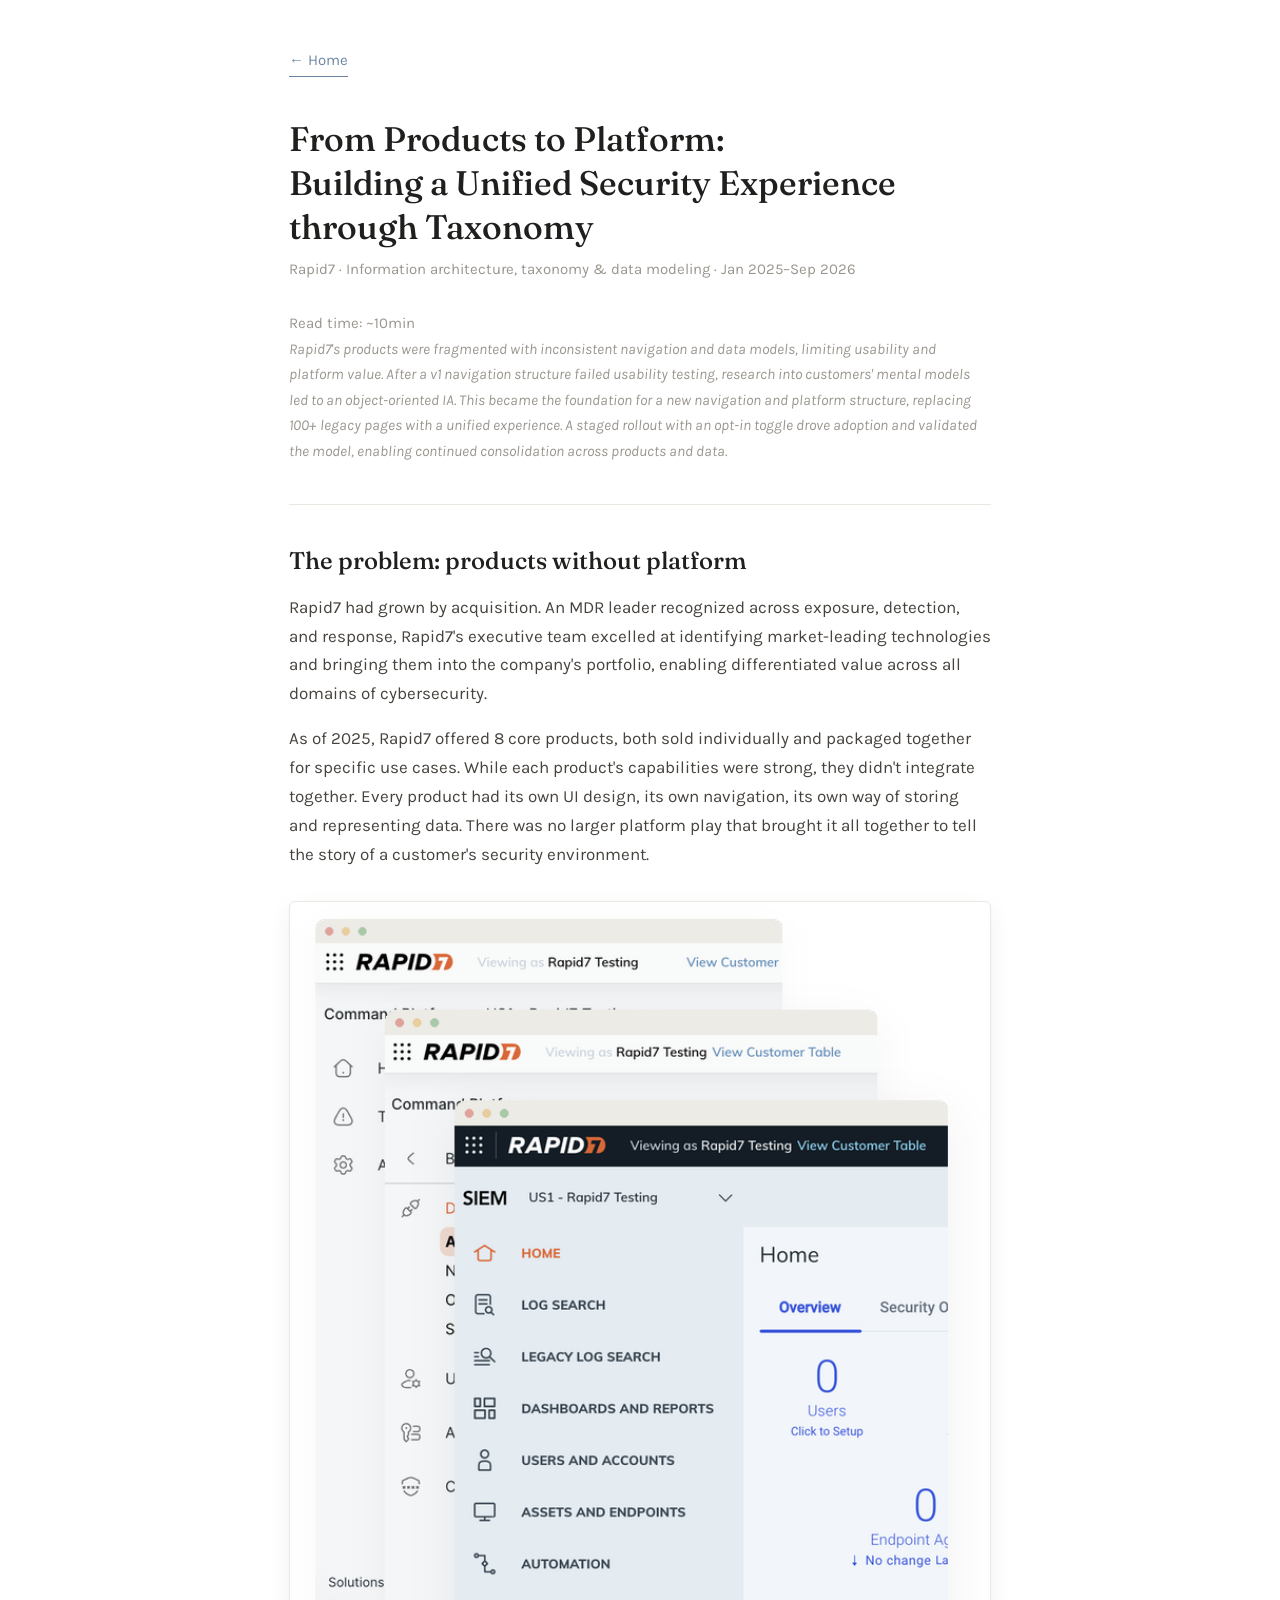
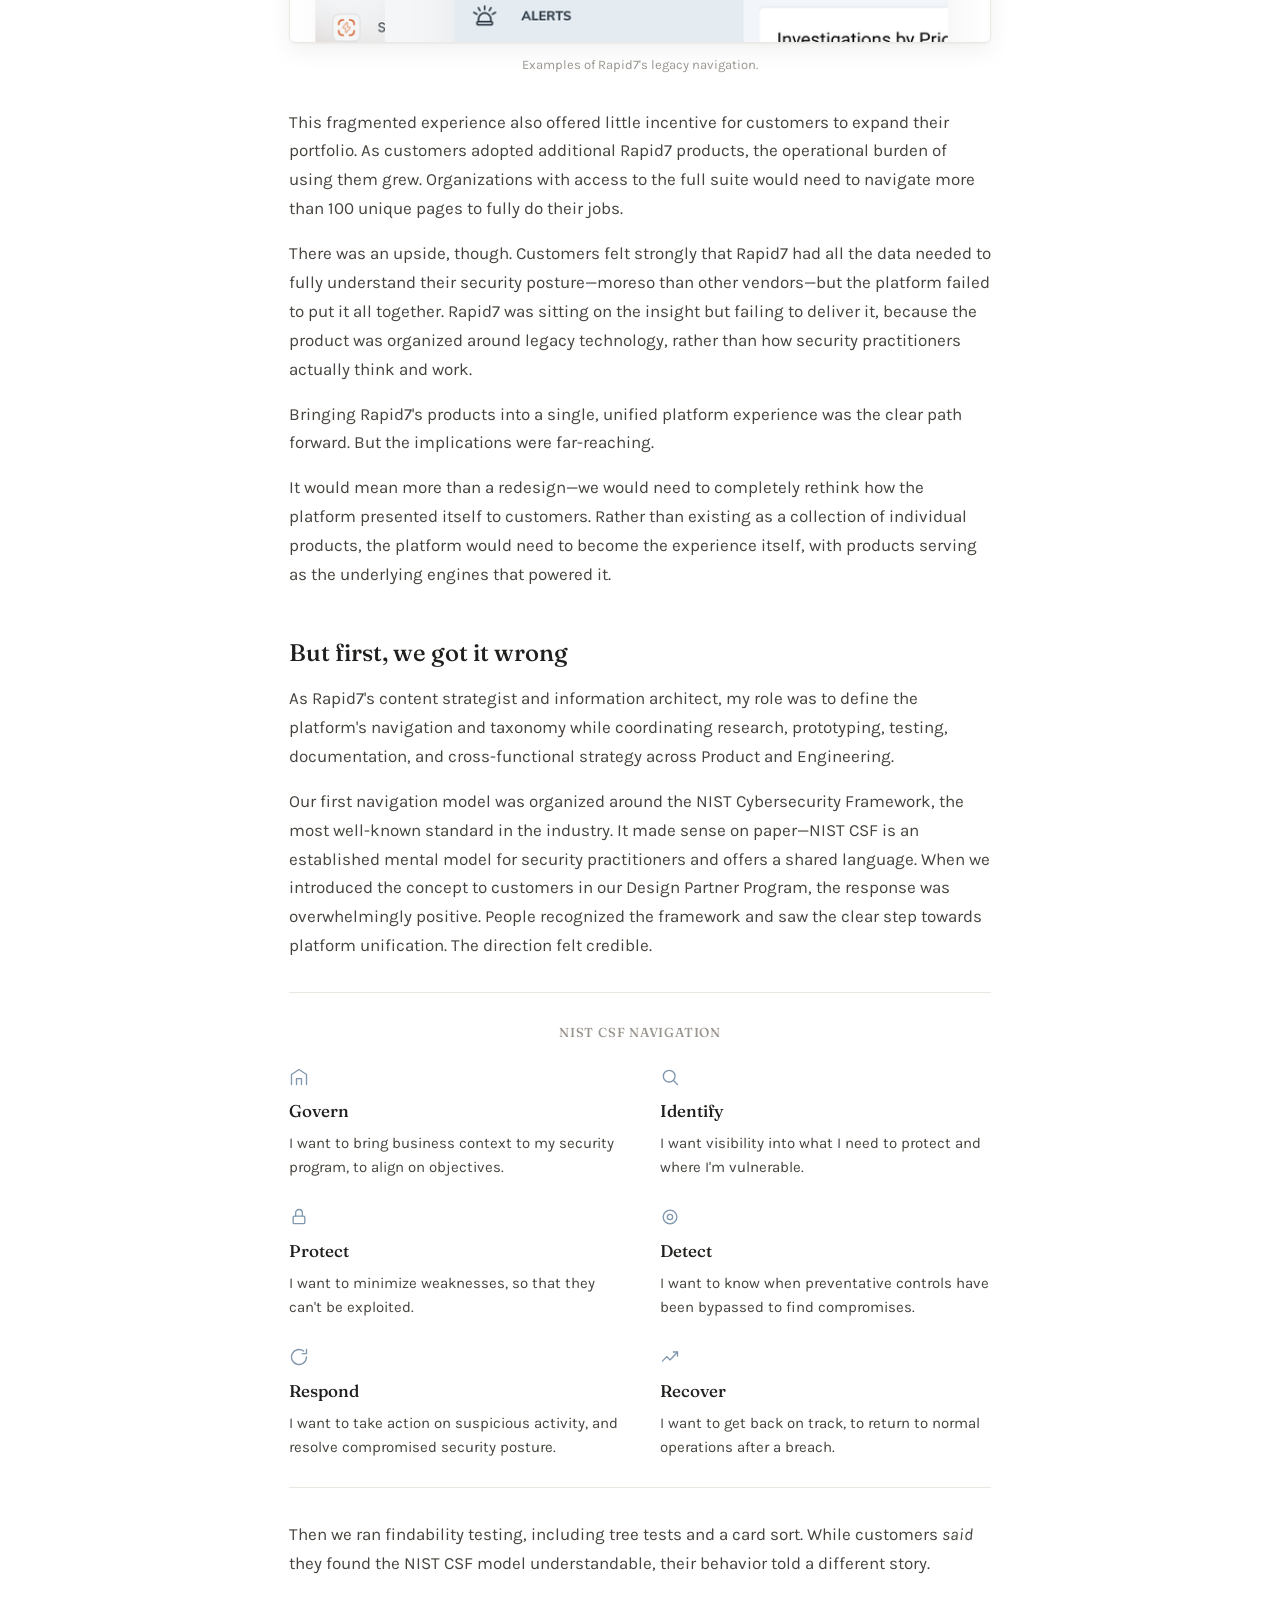
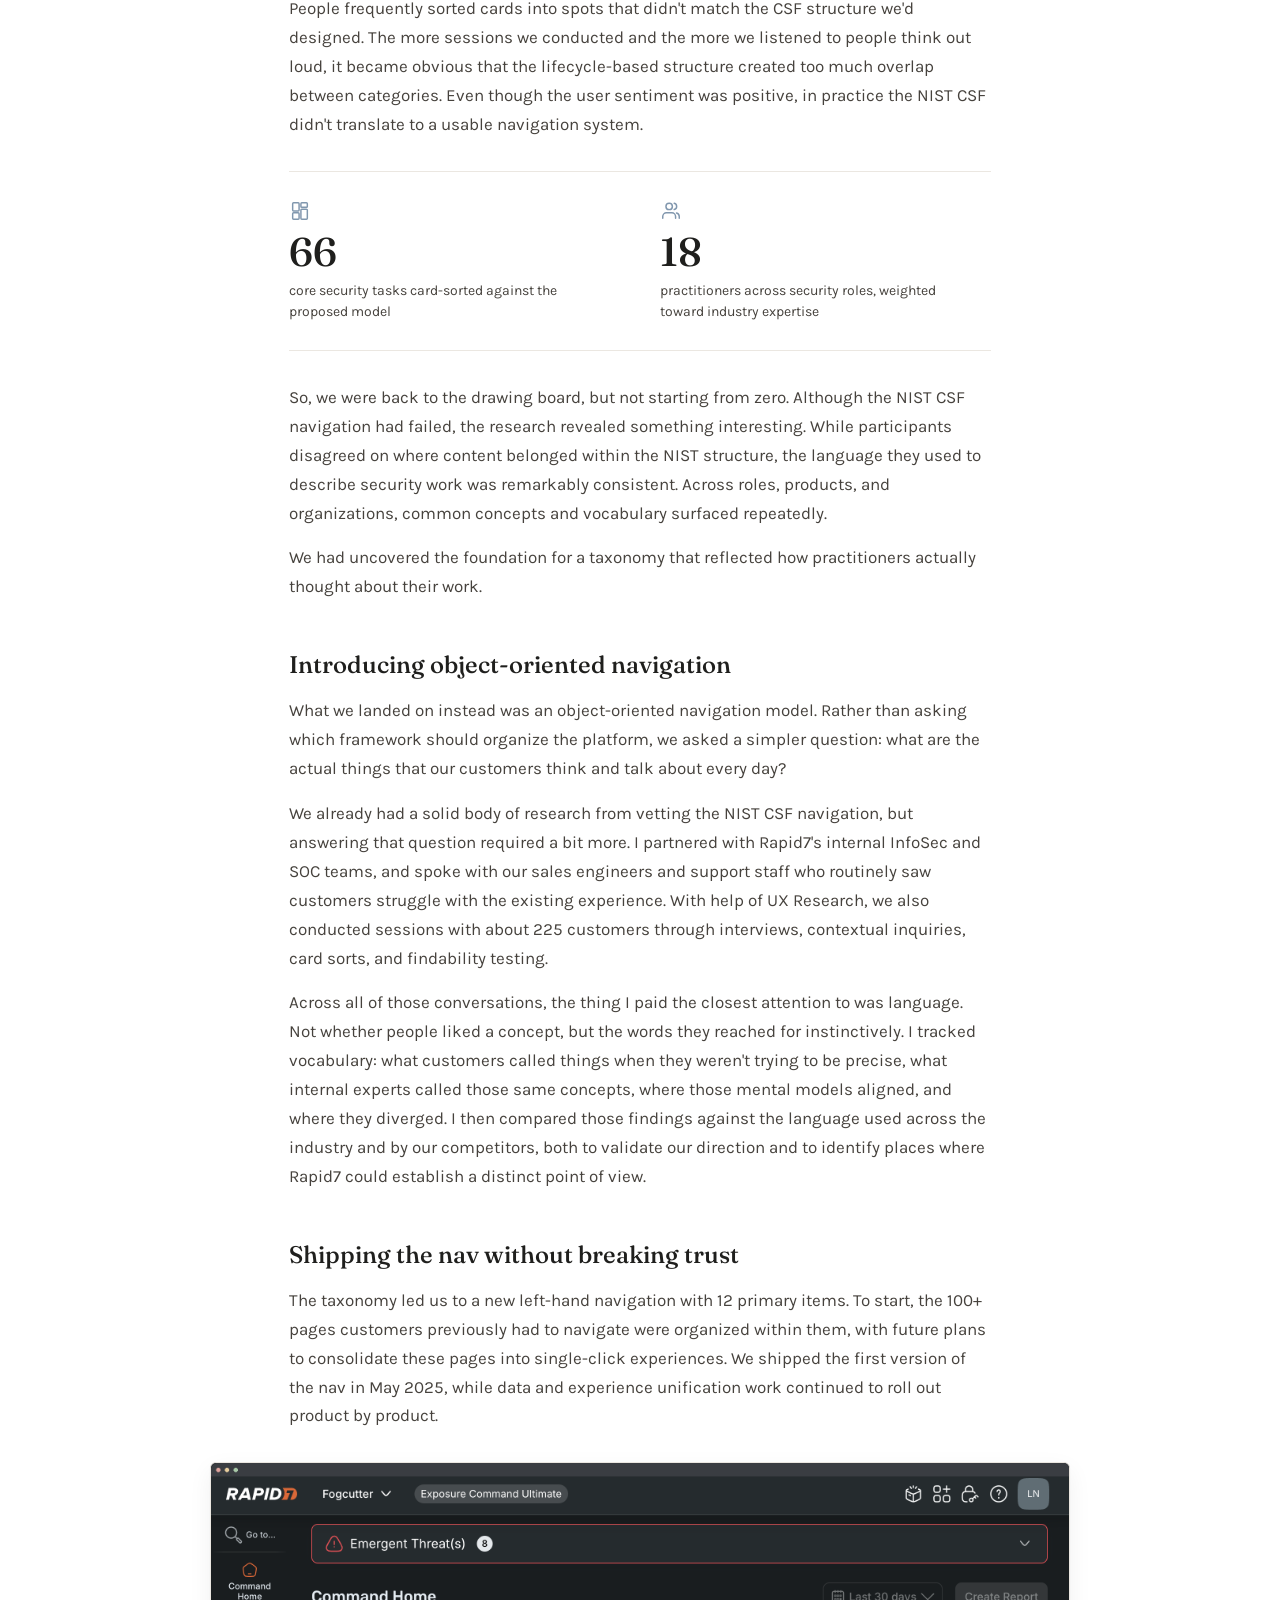
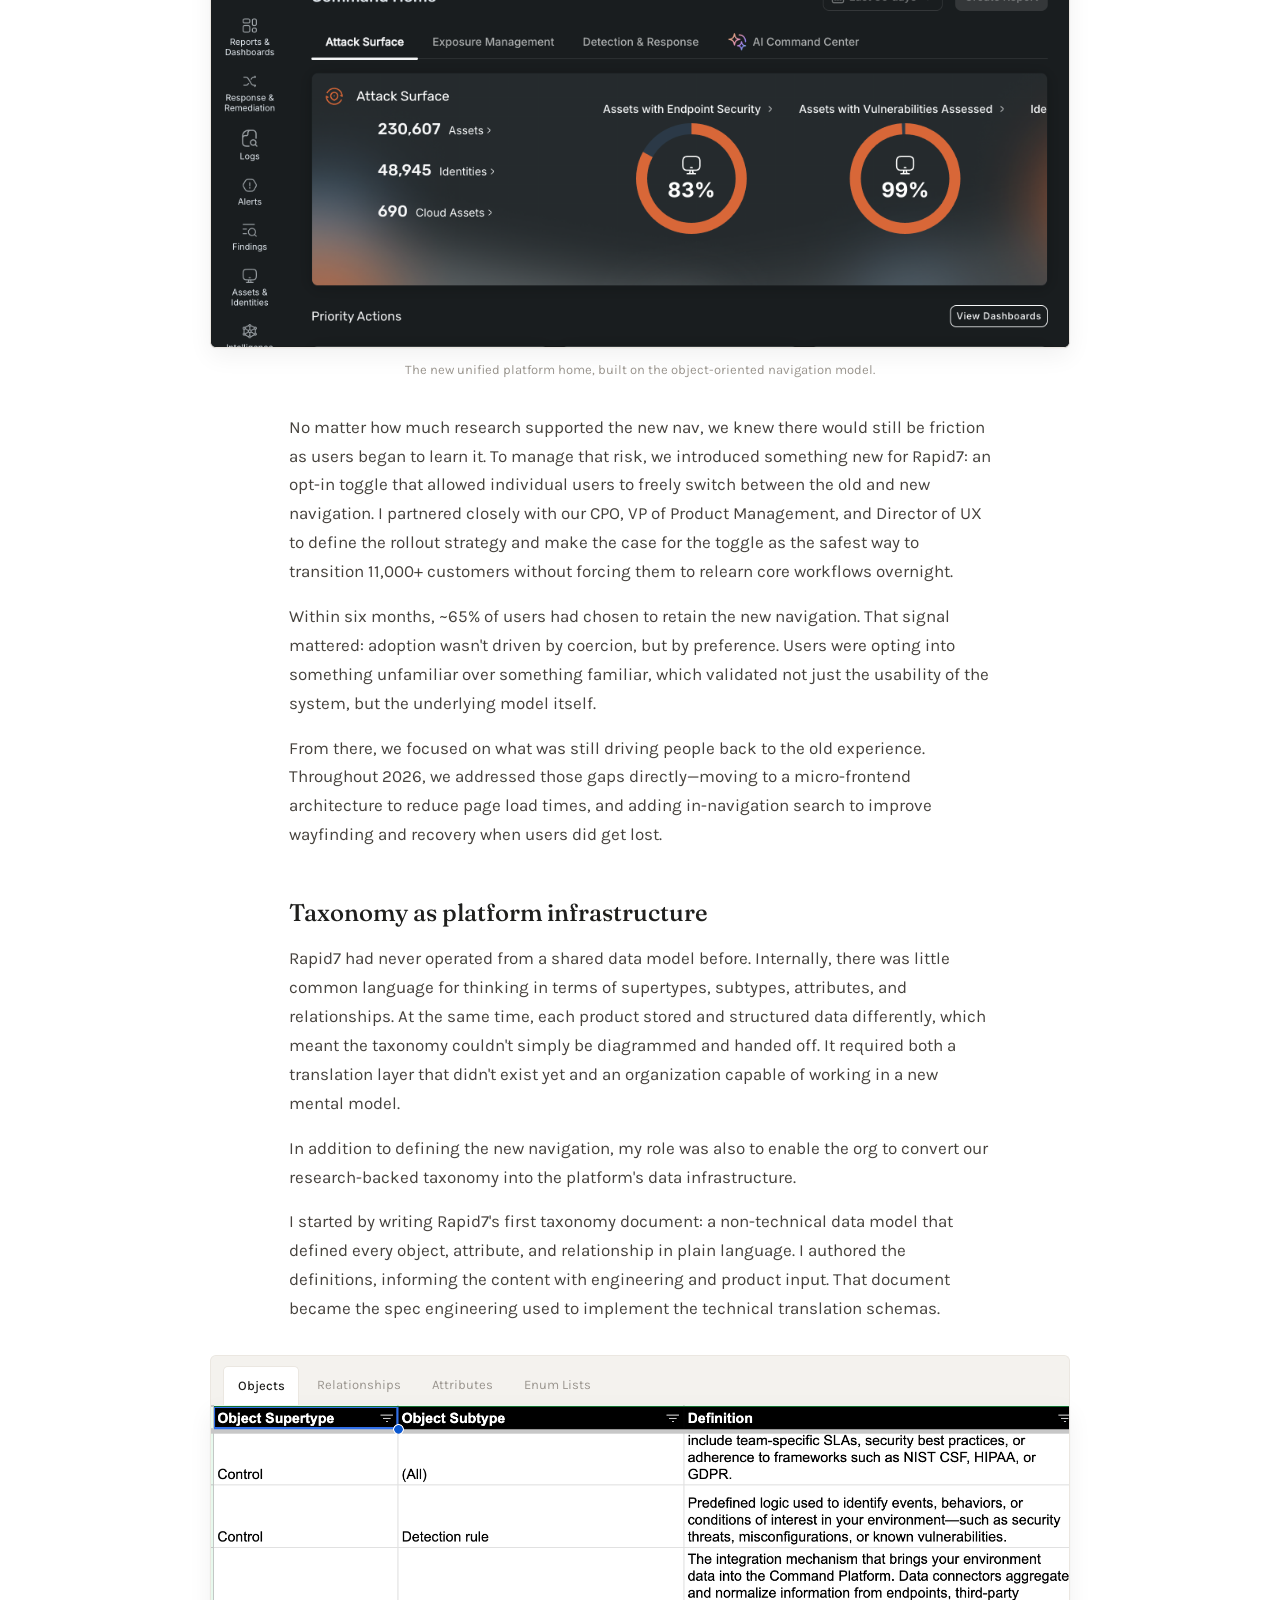
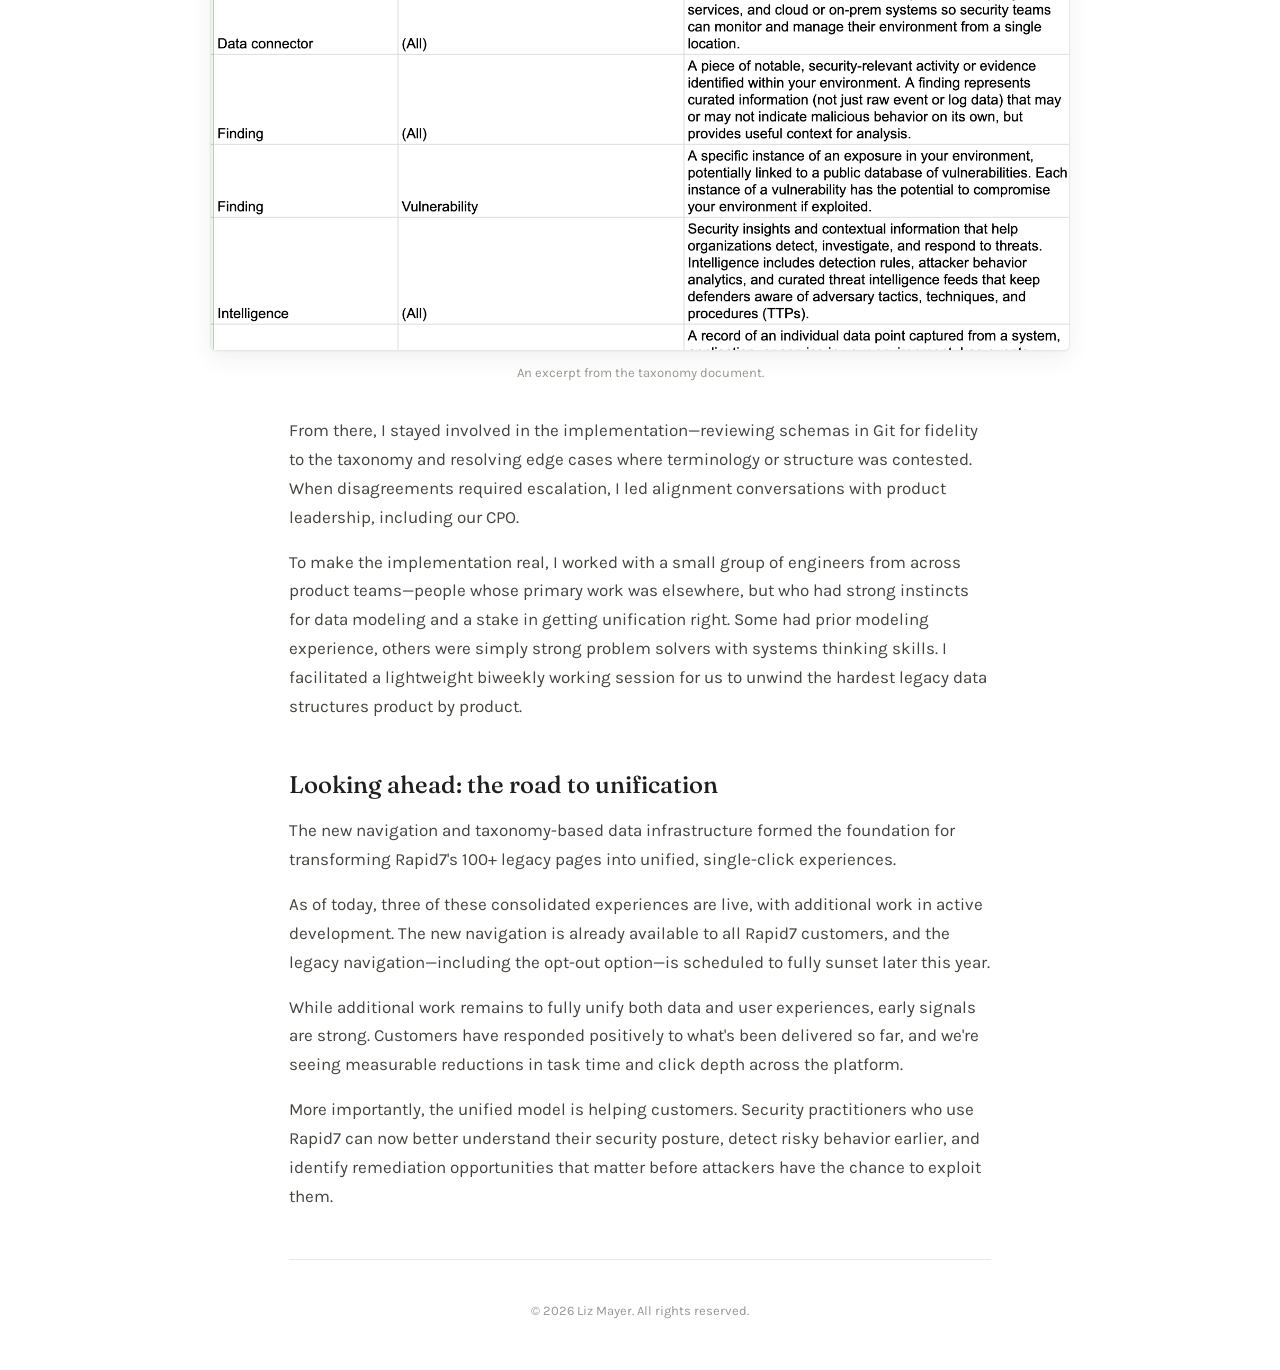
==== work-platform-ia.html @ 167e6a90 "add site files" ====
<!DOCTYPE html>
<html lang="en">
<head>
<meta charset="UTF-8">
<meta name="viewport" content="width=device-width, initial-scale=1.0">
<title>Case Study: IA | Liz Mayer</title>
<meta name="description" content="Case study: defining information architecture and taxonomy for Rapid7's unified platform.">
<link rel="preconnect" href="https://fonts.googleapis.com">
<link rel="preconnect" href="https://fonts.gstatic.com" crossorigin>
<link href="https://fonts.googleapis.com/css2?family=Fraunces:opsz,wght@9..144,400;9..144,500;9..144,500i&amp;family=Karla:wght@400;500&amp;display=swap" rel="stylesheet">
<link rel="stylesheet" href="styles.css">
</head>
<body>
<div class="container">

  <a class="back-link" href="index.html">&larr; Home</a>

  <header class="case-header">
    <h1>From Products to Platform: <br> Building a Unified Security Experience through Taxonomy</h1>
    <p class="meta">Rapid7 &middot; Information architecture, taxonomy &amp; data modeling &middot; Jan 2025&ndash;Sep 2026</p>
<br>
    <p class="meta">Read time: ~10min</p>
    <p class="meta"><i>Rapid7's products were fragmented with inconsistent navigation and data models, limiting usability and platform value. 
      After a v1 navigation structure failed usability testing, research into customers' mental models led to an object-oriented IA. 
      This became the foundation for a new navigation and platform structure, replacing 100+ legacy pages with a unified experience. A staged rollout with an 
      opt-in toggle drove adoption and validated the model, enabling continued consolidation across products and data.</i></p>
 
  </header>

  <section class="case-section">
    <h2>The problem: products without platform</h2>
    <p>Rapid7 had grown by acquisition. An MDR leader recognized across exposure, detection, and response, Rapid7's executive team 
      excelled at identifying market-leading technologies and bringing them into the company's portfolio, enabling differentiated value 
      across all domains of cybersecurity.</p>
    <p>As of 2025, Rapid7 offered 8 core products, both sold individually and packaged together for specific use cases. While each product's 
      capabilities were strong, they didn't integrate together. Every product had its own UI design, its own navigation, its own way of storing 
      and representing data. There was no larger platform play that brought it all together to tell the story of a customer's security environment.</p>
    <figure class="case-figure">
      <img src="images/old-nav-composite.png" alt="Three screenshots of Rapid7's legacy product navigation layered together, showing the platform home, SIEM, and data collection sections each with their own distinct left-hand navigation.">
      <figcaption>Examples of Rapid7's legacy navigation.</figcaption>
    </figure>
    <p>This fragmented experience also offered little incentive for customers to expand their portfolio. As customers adopted additional Rapid7 products, 
      the operational burden of using them grew. Organizations with access to the full suite would need to navigate more than 100 unique pages 
      to fully do their jobs.</p>
    <p>There was an upside, though. Customers felt strongly that Rapid7 had all the data needed to fully understand their security posture—moreso than 
      other vendors—but the platform failed to put it all together. Rapid7 was sitting on the insight but failing to deliver it, because the product was organized 
      around legacy technology, rather than how security practitioners actually think and work.</p>
    <p>Bringing Rapid7's products into a single, unified platform experience was the clear path forward. But the implications were far-reaching.</p>
    <p>It would mean more than a redesign—we would need to completely rethink how the platform presented itself to customers. Rather than existing as a collection 
      of individual products, the platform would need to become the experience itself, with products serving as the underlying engines that powered it.</p>

  </section>
 
  <section class="case-section">
    <h2>But first, we got it wrong</h2>
    <p>As Rapid7's content strategist and information architect, my role was to define the platform's navigation and taxonomy while coordinating research, 
      prototyping, testing, documentation, and cross-functional strategy across Product and Engineering.</p>
    <p>Our first navigation model was organized around the NIST Cybersecurity Framework, the most well-known standard in the industry. It made sense on paper—NIST CSF is an established mental model for security 
      practitioners and offers a shared language. When we introduced the concept to customers in our Design Partner Program, the response was overwhelmingly positive. 
      People recognized the framework and saw the clear step towards platform unification. The direction felt credible.</p>
    <div class="csf-block">
      <p class="csf-heading">NIST CSF Navigation</p>
      <div class="csf-grid">
        <div class="csf-item">
          <svg class="csf-icon" width="20" height="20" viewBox="0 0 24 24" fill="none" stroke="currentColor" stroke-width="1.6" stroke-linecap="round" stroke-linejoin="round" aria-hidden="true"><path d="M3 21V9l9-6 9 6v12"/><path d="M9 21v-7h6v7"/></svg>
          <span class="csf-label">Govern</span>
          <span class="csf-desc">I want to bring business context to my security program, to align on objectives.</span>
        </div>
        <div class="csf-item">
          <svg class="csf-icon" width="20" height="20" viewBox="0 0 24 24" fill="none" stroke="currentColor" stroke-width="1.6" stroke-linecap="round" stroke-linejoin="round" aria-hidden="true"><circle cx="11" cy="11" r="7"/><line x1="16.5" y1="16.5" x2="21" y2="21"/></svg>
          <span class="csf-label">Identify</span>
          <span class="csf-desc">I want visibility into what I need to protect and where I'm vulnerable.</span>
        </div>
        <div class="csf-item">
          <svg class="csf-icon" width="20" height="20" viewBox="0 0 24 24" fill="none" stroke="currentColor" stroke-width="1.6" stroke-linecap="round" stroke-linejoin="round" aria-hidden="true"><rect x="5" y="11" width="14" height="9" rx="1.5"/><path d="M8 11V7a4 4 0 0 1 8 0v4"/></svg>
          <span class="csf-label">Protect</span>
          <span class="csf-desc">I want to minimize weaknesses, so that they can't be exploited.</span>
        </div>
        <div class="csf-item">
          <svg class="csf-icon" width="20" height="20" viewBox="0 0 24 24" fill="none" stroke="currentColor" stroke-width="1.6" stroke-linecap="round" stroke-linejoin="round" aria-hidden="true"><circle cx="12" cy="12" r="3.2"/><circle cx="12" cy="12" r="8.2"/></svg>
          <span class="csf-label">Detect</span>
          <span class="csf-desc">I want to know when preventative controls have been bypassed to find compromises.</span>
        </div>
        <div class="csf-item">
          <svg class="csf-icon" width="20" height="20" viewBox="0 0 24 24" fill="none" stroke="currentColor" stroke-width="1.6" stroke-linecap="round" stroke-linejoin="round" aria-hidden="true"><path d="M21 12a9 9 0 1 1-3.5-7.1"/><path d="M21 3v5h-5"/></svg>
          <span class="csf-label">Respond</span>
          <span class="csf-desc">I want to take action on suspicious activity, and resolve compromised security posture.</span>
        </div>
        <div class="csf-item">
          <svg class="csf-icon" width="20" height="20" viewBox="0 0 24 24" fill="none" stroke="currentColor" stroke-width="1.6" stroke-linecap="round" stroke-linejoin="round" aria-hidden="true"><path d="M3 17l5-5.5 4 4L21 6"/><path d="M21 11V6h-5"/></svg>
          <span class="csf-label">Recover</span>
          <span class="csf-desc">I want to get back on track, to return to normal operations after a breach.</span>
        </div>
      </div>
    </div>
    <p>Then we ran findability testing, including tree tests and a card sort. While customers <i>said</i> they found the NIST CSF model understandable, their behavior told a 
      different story.</p>
    <p>People frequently sorted cards into spots that didn't match the CSF structure we'd designed. The more sessions we conducted and the more we listened to people 
      think out loud, it became obvious that the lifecycle-based structure created too much overlap between categories. Even though the user sentiment was positive, in practice the NIST 
      CSF didn't translate to a usable navigation system.</p>
    <div class="stat-row">
      <div class="stat">
        <svg class="stat-icon" width="22" height="22" viewBox="0 0 24 24" fill="none" stroke="currentColor" stroke-width="1.6" stroke-linecap="round" stroke-linejoin="round" aria-hidden="true"><rect x="4" y="3" width="7" height="9" rx="1"/><rect x="13" y="3" width="7" height="5" rx="1"/><rect x="13" y="10" width="7" height="11" rx="1"/><rect x="4" y="14" width="7" height="7" rx="1"/></svg>
        <span class="stat-number">66</span>
        <span class="stat-label">core security tasks card-sorted against the proposed model</span>
      </div>
      <div class="stat">
        <svg class="stat-icon" width="22" height="22" viewBox="0 0 24 24" fill="none" stroke="currentColor" stroke-width="1.6" stroke-linecap="round" stroke-linejoin="round" aria-hidden="true"><path d="M17 20v-2a4 4 0 0 0-4-4H7a4 4 0 0 0-4 4v2"/><circle cx="10" cy="7" r="3.5"/><path d="M21 20v-2a4 4 0 0 0-3-3.87"/><path d="M15.5 3.6a3.5 3.5 0 0 1 0 6.8"/></svg>
        <span class="stat-number">18</span>
        <span class="stat-label">practitioners across security roles, weighted toward industry expertise</span>
      </div>
    </div>
    <p>So, we were back to the drawing board, but not starting from zero. Although the NIST CSF navigation had failed, the research revealed something interesting. While 
      participants disagreed on where content belonged within the NIST structure, the language they used to describe security work was remarkably consistent. Across 
      roles, products, and organizations, common concepts and vocabulary surfaced repeatedly.</p>
    <p>We had uncovered the foundation for a taxonomy that reflected how practitioners actually thought about their work.</p>

  </section>

  <section class="case-section">
    <h2>Introducing object-oriented navigation</h2>
    <p>What we landed on instead was an object-oriented navigation model. Rather than asking which framework should organize the platform, we asked a simpler question: 
      what are the actual things that our customers think and talk about every day?</p>
    <p>We already had a solid body of research from vetting the NIST CSF navigation, but answering that question required a bit more. I partnered with Rapid7's internal 
      InfoSec and SOC teams, and spoke with our sales engineers and support staff who routinely saw customers struggle with the existing experience. With help of UX Research, we 
      also conducted sessions with about 225 customers through interviews, contextual inquiries, card sorts, and findability testing.</p>
    <p>Across all of those conversations, the thing I paid the closest attention to was language. Not whether people liked a concept, but the words they reached for instinctively. 
      I tracked vocabulary: what customers called things when they weren't trying to be precise, what internal experts called those same concepts, where those mental models aligned, 
      and where they diverged. I then compared those findings against the language used across the industry and by our competitors, both to validate our direction and to identify places 
      where Rapid7 could establish a distinct point of view.</p>
  </section>

  <section class="case-section">
    <h2>Shipping the nav without breaking trust</h2>
    <p>The taxonomy led us to a new left-hand navigation with 12 primary items. To start, the 100+ pages customers previously had to navigate were 
      organized within them, with future plans to consolidate these pages into single-click experiences. We shipped the first version of the nav in May 2025, 
      while data and experience unification work continued to roll out product by product.</p>
    <figure class="case-figure is-wide is-dark">
      <img src="images/new-nav-plat-home.png" alt="The unified Rapid7 Command Platform home screen, showing the new object-oriented left navigation with sections like Command Home, Reports & Dashboards, and Response & Remediation.">
      <figcaption>The new unified platform home, built on the object-oriented navigation model.</figcaption>
    </figure>
      <p>No matter how much research supported the new nav, we knew there would still be friction as users began to learn it. To manage that risk, we introduced 
        something new for Rapid7: an opt-in toggle that allowed individual users to freely switch between the old and new navigation. I partnered closely with our CPO, 
        VP of Product Management, and Director of UX to define the rollout strategy and make the case for the toggle as the safest way to transition 11,000+ customers 
        without forcing them to relearn core workflows overnight.</p>
      <p>Within six months, ~65% of users had chosen to retain the new navigation. That signal 
          mattered: adoption wasn't driven by coercion, but by preference. Users were opting into something unfamiliar over something familiar, which validated not 
          just the usability of the system, but the underlying model itself.</p>
          <p>From there, we focused on what was still driving people back to the old experience. Throughout 2026, we addressed those gaps 
            directly—moving to a micro-frontend architecture to reduce page load times, and adding in-navigation search to improve wayfinding and recovery when users did get lost.</p>
  </section>

  <section class="case-section">
    <h2>Taxonomy as platform infrastructure</h2>
    <p>Rapid7 had never operated from a shared data model before. Internally, 
      there was little common language for thinking in terms of supertypes, subtypes, attributes, and relationships. At the same time, each product stored and structured data 
      differently, which meant the taxonomy couldn't simply be diagrammed and handed off. It required both a translation layer that didn't exist yet and an organization capable 
      of working in a new mental model.</p>
    <p>In addition to defining the new navigation, my role was also to enable the org to convert our research-backed taxonomy into the platform's data infrastructure.</p>
    <p>I started by writing Rapid7's first taxonomy document: a non-technical data model that defined every object, attribute, and relationship in plain language. 
      I authored the definitions, informing the content with engineering and product input. That document became the spec engineering used to implement the technical 
      translation schemas.</p>
    <figure class="case-figure is-wide sheet-wrapper">
      <div class="sheet-toolbar">
        <span class="sheet-tab is-active">Objects</span>
        <span class="sheet-tab">Relationships</span>
        <span class="sheet-tab">Attributes</span>
        <span class="sheet-tab">Enum Lists</span>
      </div>
      <img src="images/r7-taxonomy-doc.png" alt="Excerpt from Rapid7's taxonomy document, showing object supertypes, subtypes, and plain-language definitions for objects like Control, Data connector, Finding, and Intelligence.">
      <figcaption>An excerpt from the taxonomy document.</figcaption>
    </figure>
    <p>From there, I stayed involved in the implementation—reviewing schemas in Git for fidelity to the taxonomy and resolving edge cases where terminology or structure 
      was contested. When disagreements required escalation, I led alignment conversations with product leadership, including our CPO.</p>
    <p>To make the implementation real, I worked with a small group of engineers from across product teams—people whose primary work was elsewhere, but who had strong 
      instincts for data modeling and a stake in getting unification right. Some had prior modeling experience, others were simply strong problem solvers with systems thinking 
      skills. I facilitated a lightweight biweekly working session for us to unwind the hardest legacy data structures product by product.</p>
  </section>

  <section class="case-section">
    <h2>Looking ahead: the road to unification</h2>
    <p>The new navigation and taxonomy-based data infrastructure formed the foundation for transforming Rapid7's 100+ legacy pages into unified, single-click experiences.</p>
    <p>As of today, three of these consolidated experiences are live, with additional work in active development. The new navigation is already available to all Rapid7 customers, 
      and the legacy navigation—including the opt-out option—is scheduled to fully sunset later this year.</p>
    <p>While additional work remains to fully unify both data and user 
        experiences, early signals are strong. Customers have responded positively to what's been delivered so far, and we're seeing measurable reductions in task time and click 
        depth across the platform.</p>
    <p>More importantly, the unified model is helping customers. Security practitioners who use Rapid7 can now better understand their security posture, detect risky behavior 
      earlier, and identify remediation opportunities that matter before attackers have the chance to exploit them.</p>
  </section>

    <footer class="site-footer">
    <p>&copy; 2026 Liz Mayer. All rights reserved.</p>
  </footer>

</div>
</body>
</html>
---- styles.css ----
:root {
  --color-text: #1f1f1d;
  --color-text-secondary: #46423d;
  --color-meta: #9a958e;
  --color-link: #6b85a0;
  --color-border: #ebe7e1;
  --font-serif: 'Fraunces', Georgia, serif;
  --font-sans: 'Karla', -apple-system, BlinkMacSystemFont, sans-serif;
  --max-width: 750px;
}

* {
  box-sizing: border-box;
}

html {
  -webkit-font-smoothing: antialiased;
}

body {
  margin: 0;
  font-family: var(--font-sans);
  font-size: 17px;
  line-height: 1.7;
  color: var(--color-text-secondary);
  background: #ffffff;
}

.container {
  max-width: var(--max-width);
  margin: 0 auto;
  padding: 0 1.5rem;
}

.site-footer {
  padding: 2.5rem 0 3rem;
  text-align: center;
  border-top: 1px solid var(--color-border);
  margin-top: 1rem;
}

.site-footer p {
  font-size: 0.8125rem;
  color: var(--color-meta);
}

h1, h2, h3 {
  font-family: var(--font-serif);
  font-weight: 500;
  color: var(--color-text);
  line-height: 1.3;
  margin: 0;
}

p {
  margin: 0;
}

a {
  color: var(--color-link);
  text-decoration: none;
}

a:focus-visible {
  outline: 2px solid var(--color-link);
  outline-offset: 3px;
  border-radius: 2px;
}

/* Hero */
.hero {
  padding: 5.5rem 0 4rem;
  border-bottom: 1px solid var(--color-border);
}

.hero-heading-row {
  display: flex;
  align-items: center;
  gap: 5.5rem;
  margin-bottom: 2rem;
}

.hero-photo {
  width: 128px;
  height: 128px;
  border-radius: 50%;
  object-fit: cover;
  flex-shrink: 0;
}

.hero h1 {
  font-size: 2.75rem;
  margin-bottom: 0.4rem;
}

.hero .role {
  font-size: 1rem;
  color: var(--color-meta);
  margin-bottom: 1.75rem;
}

.hero-copy {
  margin-bottom: 2.25rem;
}

.hero-copy p {
  font-size: 1.0625rem;
}

.hero-copy p + p {
  margin-top: 1.25rem;
}

.hero .links {
  display: flex;
  gap: 1.75rem;
  flex-wrap: wrap;
}

.hero .links a {
  display: inline-flex;
  align-items: center;
  gap: 0.45rem;
  font-size: 0.9375rem;
  border-bottom: 1px solid var(--color-link);
  padding-bottom: 2px;
}

.hero .links svg {
  flex-shrink: 0;
}

.work {
  padding-top: 3rem;
}

/* Work list */
.section-heading {
  font-size: 0.8125rem;
  font-weight: 500;
  text-transform: uppercase;
  letter-spacing: 0.08em;
  color: var(--color-meta);
  margin-bottom: 0.5rem;
}

.chip {
  display: inline-block;
  font-family: var(--font-sans);
  font-size: 0.75rem;
  font-weight: 500;
  color: var(--color-link);
  background: rgba(107, 133, 160, 0.1);
  border-radius: 100px;
  padding: 0.3rem 0.75rem;
  margin-bottom: 1rem;
}

.work-item {
  display: block;
  padding: 2.5rem 0;
  border-bottom: 1px solid var(--color-border);
  color: inherit;
}

.work-item:first-of-type {
  padding-top: 1.5rem;
}

.work-item:last-child {
  border-bottom: none;
}

.work-item h3 {
  font-size: 1.375rem;
  margin-bottom: 0.5rem;
  transition: color 0.15s ease;
}

.work-item:hover h3 {
  color: var(--color-link);
}

.work-item .meta {
  font-size: 0.875rem;
  color: var(--color-meta);
  margin-bottom: 1rem;
}

.work-item .description {
  margin-bottom: 1.25rem;
}

.work-item .read-link {
  display: inline-block;
  font-size: 0.9375rem;
  color: var(--color-link);
  border-bottom: 1px solid var(--color-link);
  padding-bottom: 2px;
}

/* Case study pages */
.back-link {
  display: inline-block;
  margin: 3rem 0 2.5rem;
  font-size: 0.9375rem;
  color: var(--color-link);
  border-bottom: 1px solid var(--color-link);
  padding-bottom: 2px;
}

.case-header {
  padding-bottom: 2.5rem;
  border-bottom: 1px solid var(--color-border);
  margin-bottom: 2.5rem;
}

.case-header h1 {
  font-size: 2.125rem;
  margin-bottom: 0.5rem;
}

.case-header .meta {
  font-size: 0.9375rem;
  color: var(--color-meta);
}

.case-section {
  margin-bottom: 3rem;
}

.case-section h2 {
  font-size: 1.5rem;
  margin-bottom: 1rem;
}

.case-section p + p {
  margin-top: 1rem;
}

.case-section img {
  display: block;
  width: 100%;
  height: auto;
}

.case-figure {
  margin: 2rem 0;
}

.case-figure img {
  width: 100%;
  height: auto;
  display: block;
  border-radius: 6px;
  border: 1px solid var(--color-border);
  box-shadow: 0 1px 2px rgba(20, 18, 14, 0.04), 0 8px 24px rgba(20, 18, 14, 0.06);
}

.case-figure figcaption {
  font-size: 0.8125rem;
  color: var(--color-meta);
  margin-top: 0.75rem;
  line-height: 1.6;
  text-align: center;
}

/* Dark-UI screenshots get a darker card background instead of white,
   so the product chrome doesn't look like it's floating on a white card */
.case-figure.is-dark img {
  background: #14171c;
}

/* Wide artifacts (decks, spreadsheets) break out past the text column
   so they stay legible, while everything stays centered */
.case-figure.is-wide {
  max-width: 100%;
  width: 100%;
}

@media (min-width: 860px) {
  .case-figure.is-wide {
    width: 860px;
    max-width: 860px;
    margin-left: 50%;
    transform: translateX(-50%);
  }
}

/* Stat callout — replaces a research-tool screenshot with a styled,
   on-brand summary of the same data */
/* NIST CSF block — built in HTML to match site type/spacing,
   replacing a screenshot of the original slide */
.csf-block {
  margin: 2rem 0;
  padding: 1.75rem 0;
  border-top: 1px solid var(--color-border);
  border-bottom: 1px solid var(--color-border);
}

.csf-heading {
  font-family: var(--font-serif);
  font-size: 0.8125rem;
  font-weight: 500;
  text-transform: uppercase;
  letter-spacing: 0.06em;
  color: var(--color-meta);
  margin-bottom: 1.5rem;
  text-align: center;
}

.csf-grid {
  display: grid;
  grid-template-columns: 1fr 1fr;
  column-gap: 2.5rem;
  row-gap: 1.75rem;
}

.csf-item {
  display: flex;
  flex-direction: column;
}

.csf-icon {
  color: var(--color-link);
  opacity: 0.85;
  margin-bottom: 0.6rem;
}

.csf-label {
  font-family: var(--font-serif);
  font-size: 1.0625rem;
  font-weight: 500;
  color: var(--color-text);
  margin-bottom: 0.35rem;
}

.csf-desc {
  font-size: 0.9375rem;
  line-height: 1.6;
  color: var(--color-text-secondary);
}

@media (max-width: 600px) {
  .csf-grid {
    grid-template-columns: 1fr;
  }
}

.stat-row {
  display: flex;
  gap: 2.5rem;
  flex-wrap: wrap;
  margin: 2rem 0;
  padding: 1.75rem 0;
  border-top: 1px solid var(--color-border);
  border-bottom: 1px solid var(--color-border);
}

.stat {
  flex: 1;
  min-width: 180px;
}

.stat-icon {
  display: block;
  color: var(--color-link);
  opacity: 0.85;
  margin-bottom: 0.65rem;
}

.stat-number {
  display: block;
  font-family: var(--font-serif);
  font-size: 2.5rem;
  font-weight: 500;
  color: var(--color-text);
  line-height: 1;
  margin-bottom: 0.5rem;
}

.stat-label {
  display: block;
  font-size: 0.875rem;
  color: var(--color-text-secondary);
  line-height: 1.5;
  max-width: 22em;
}

/* Spreadsheet wrapper — simulates the tab bar of the source tool
   without exposing the real document chrome */
.sheet-wrapper {
  margin: 2rem 0;
}

.sheet-wrapper img {
  border-radius: 0 0 6px 6px;
  border-top: none;
}

.sheet-toolbar {
  display: flex;
  gap: 0.25rem;
  background: #f4f2ee;
  border: 1px solid var(--color-border);
  border-bottom: none;
  border-radius: 6px 6px 0 0;
  padding: 0.6rem 0.75rem 0;
}

.sheet-tab {
  font-size: 0.8125rem;
  color: var(--color-meta);
  padding: 0.5rem 0.85rem;
  border-radius: 5px 5px 0 0;
  background: transparent;
}

.sheet-tab.is-active {
  background: #ffffff;
  color: var(--color-text);
  font-weight: 500;
  border: 1px solid var(--color-border);
  border-bottom: 1px solid #ffffff;
  margin-bottom: -1px;
}

.placeholder {
  color: var(--color-meta);
  font-style: italic;
}

@media (max-width: 600px) {
  body {
    font-size: 16px;
  }
  .hero {
    padding: 3.5rem 0 2.5rem;
  }
  .hero h1 {
    font-size: 2rem;
  }
  .hero-heading-row {
    flex-direction: column-reverse;
    align-items: flex-start;
    gap: 1.25rem;
    margin-bottom: 1.5rem;
  }
  .hero-photo {
    width: 88px;
    height: 88px;
  }
  .hero .links {
    gap: 1.25rem 1.5rem;
  }
  .work-item {
    padding: 2.5rem 0;
  }
}
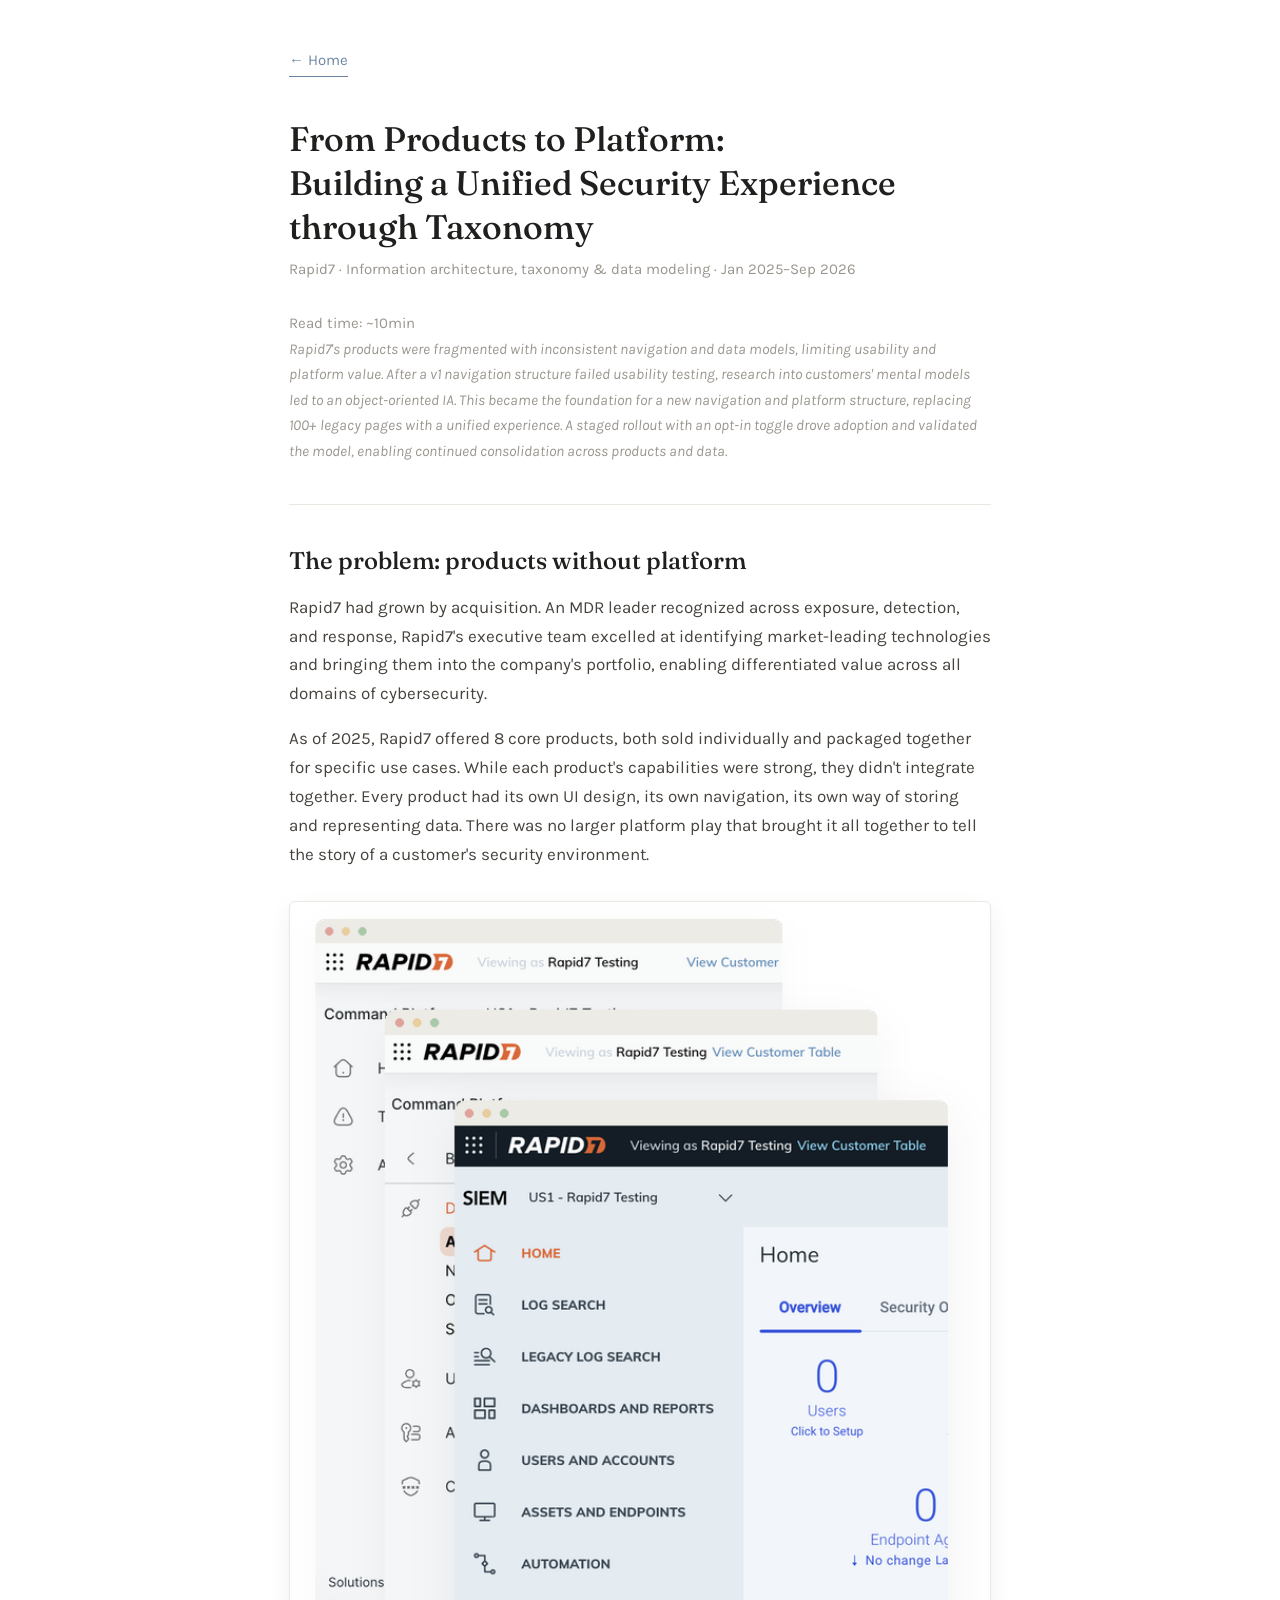
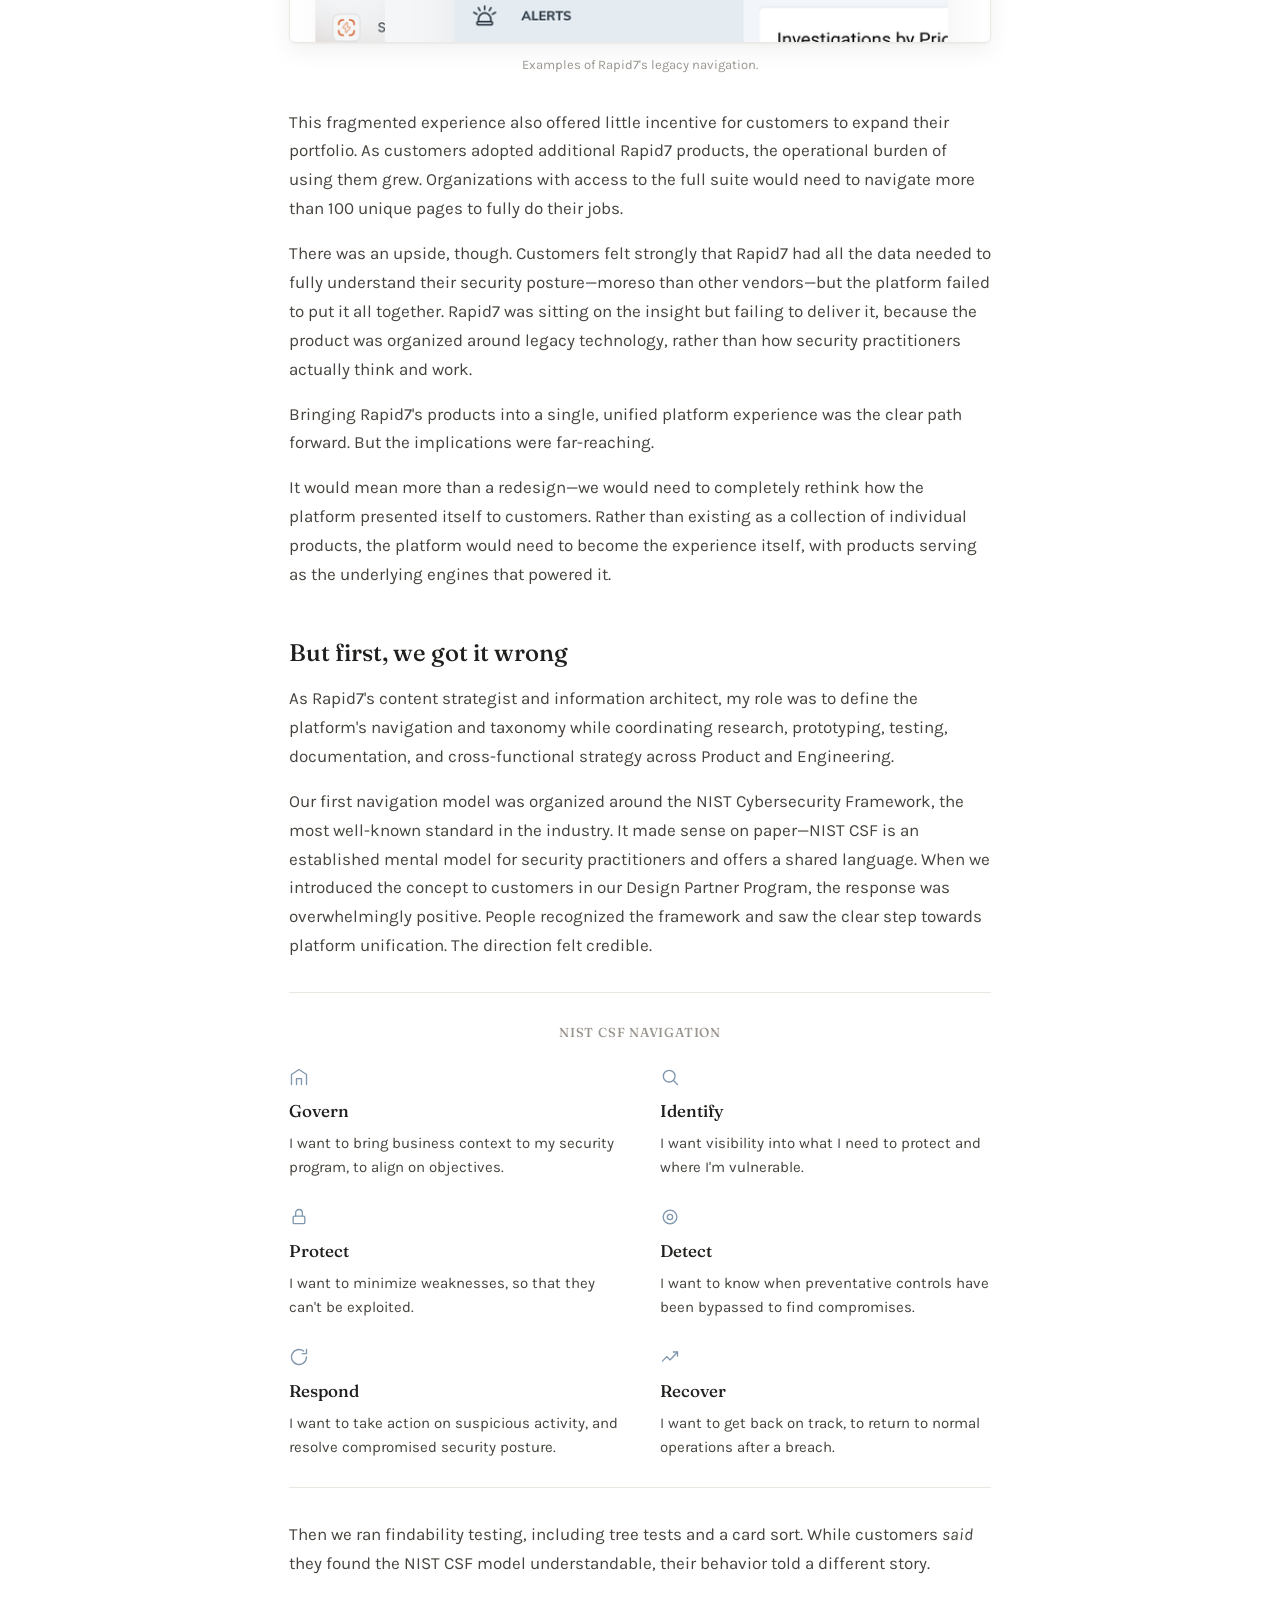
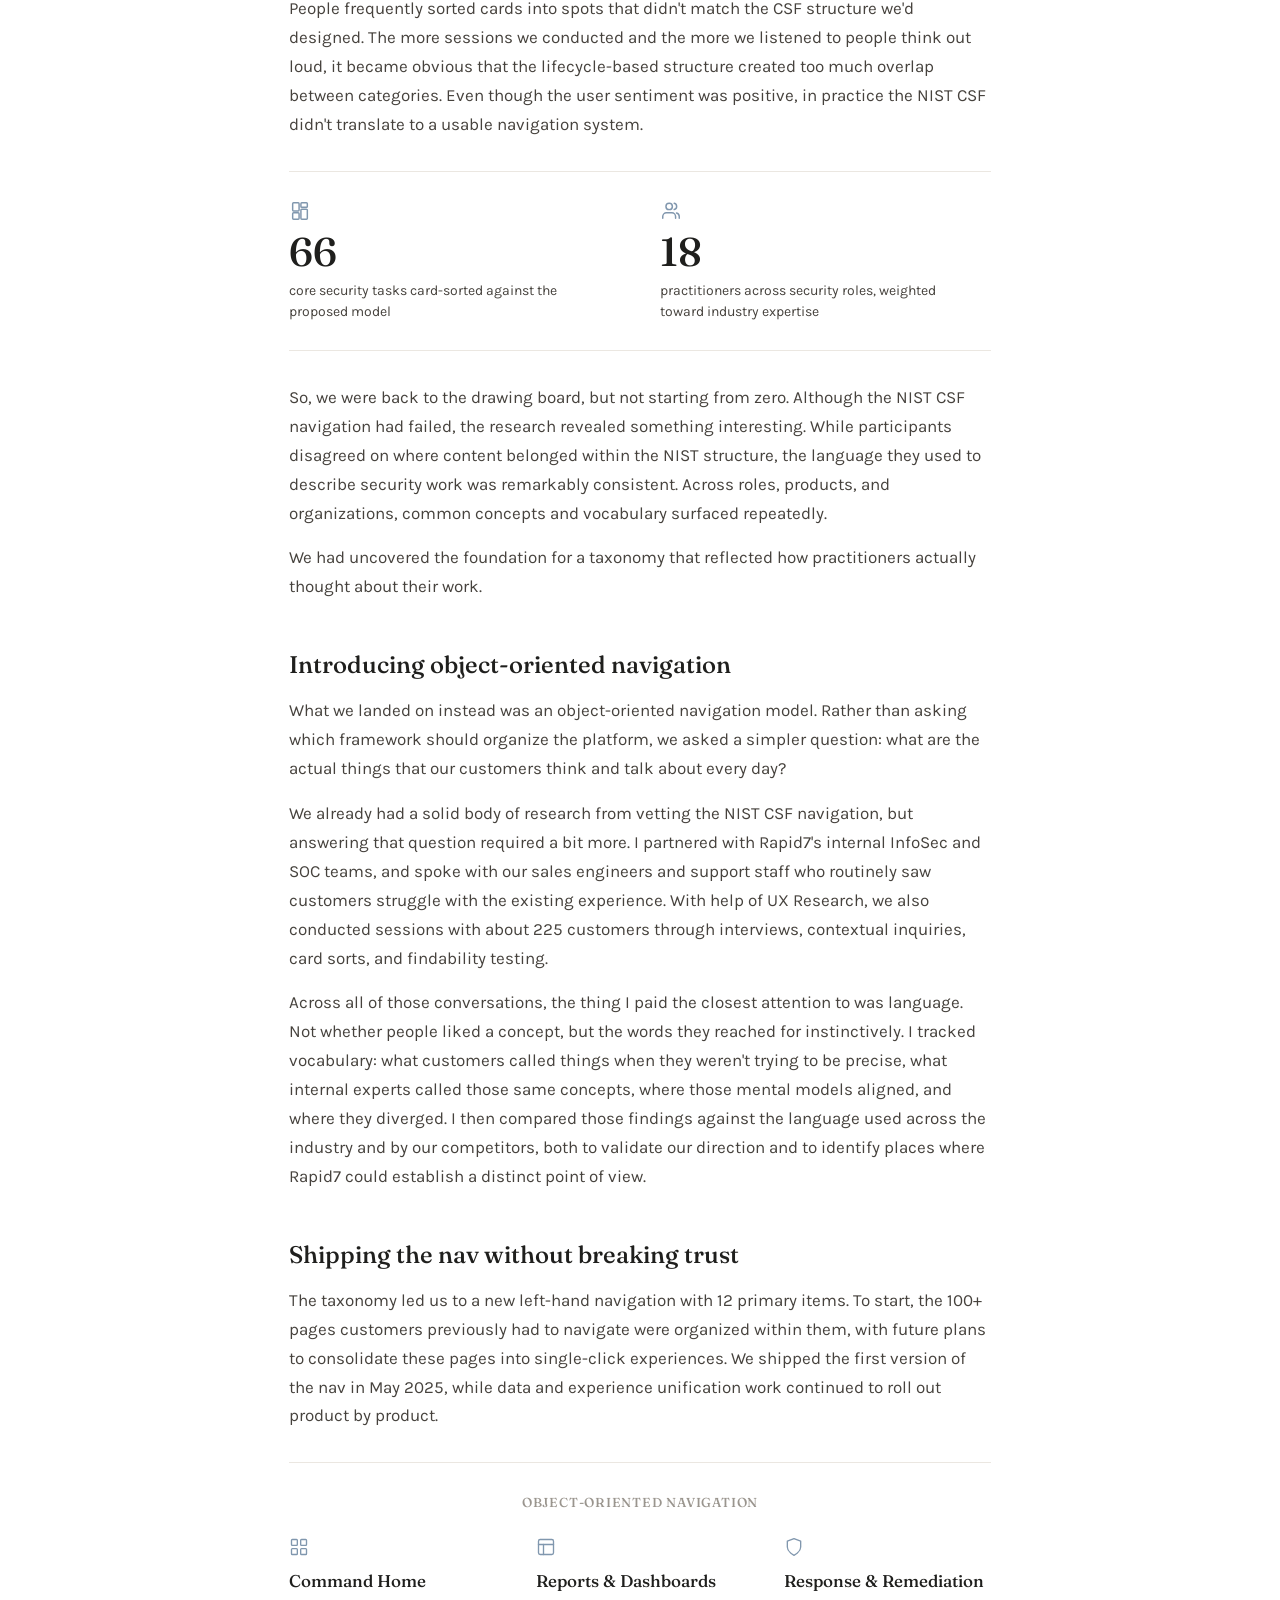
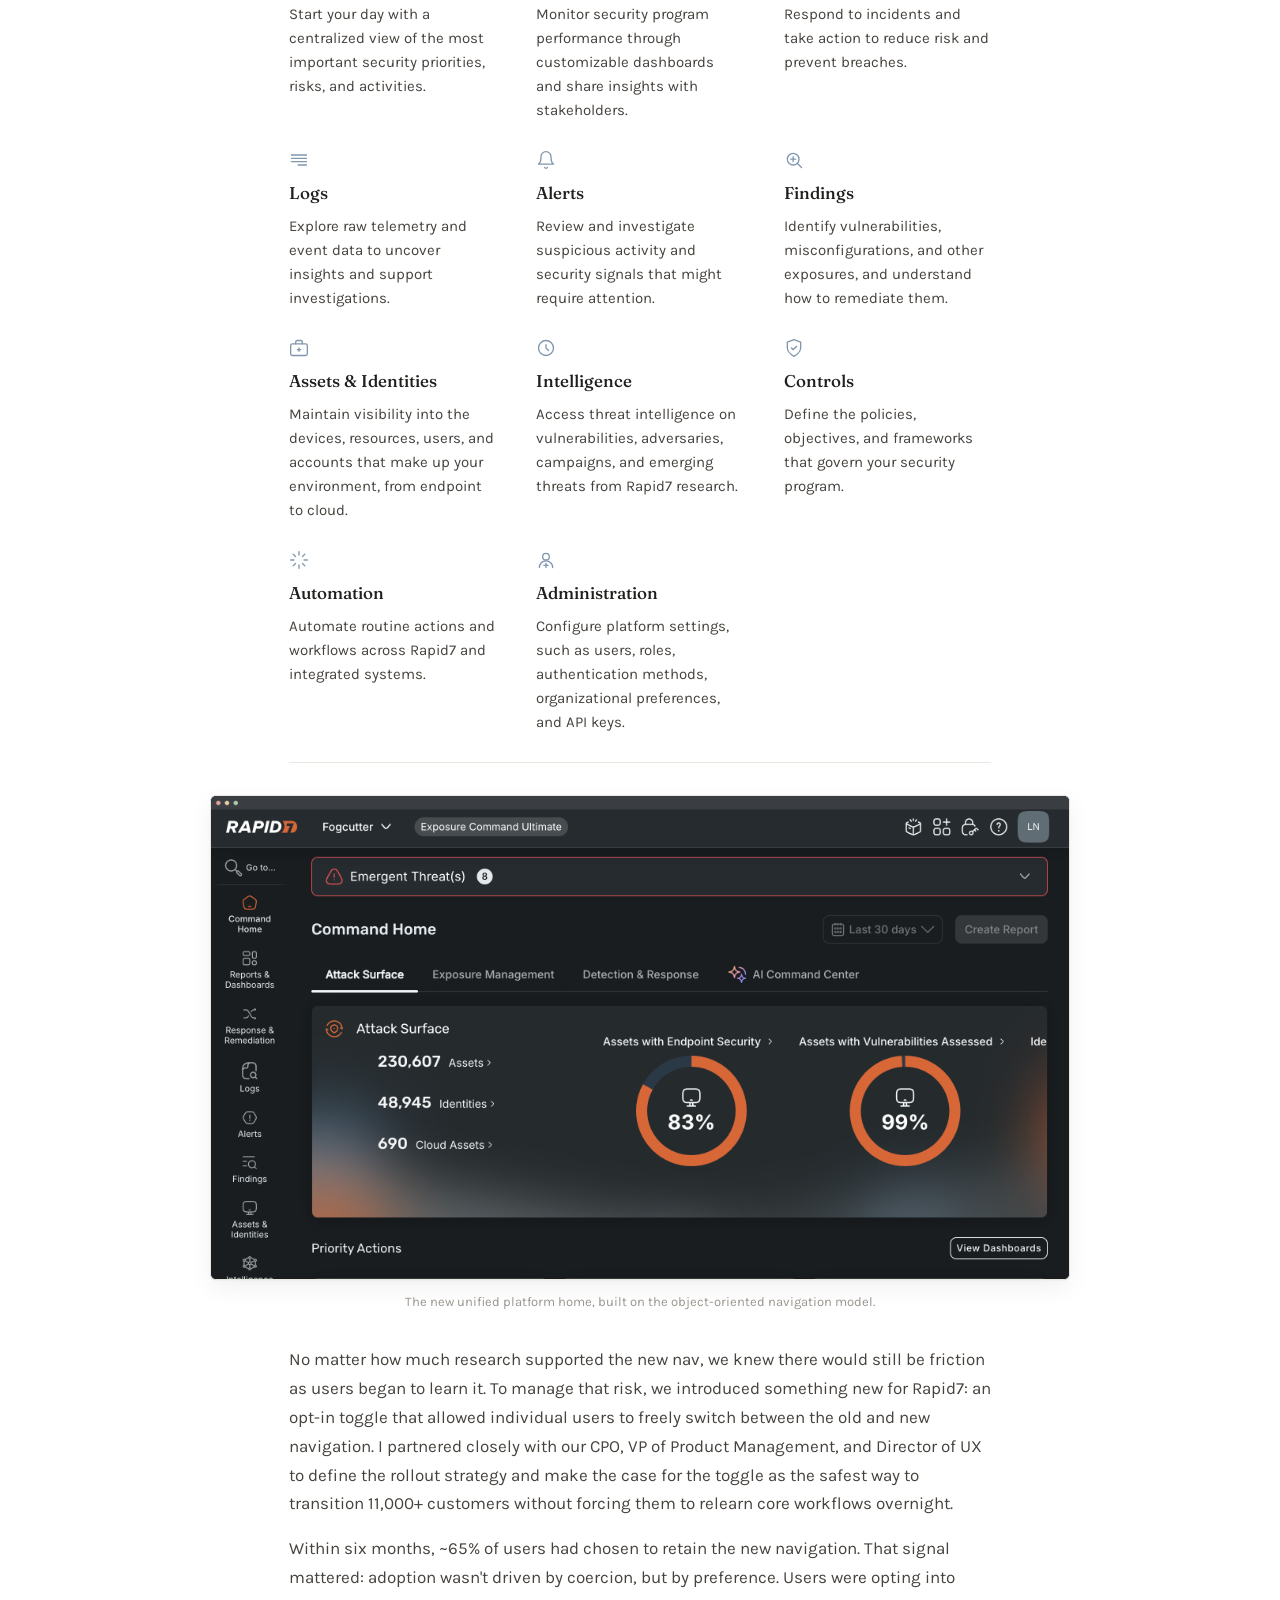
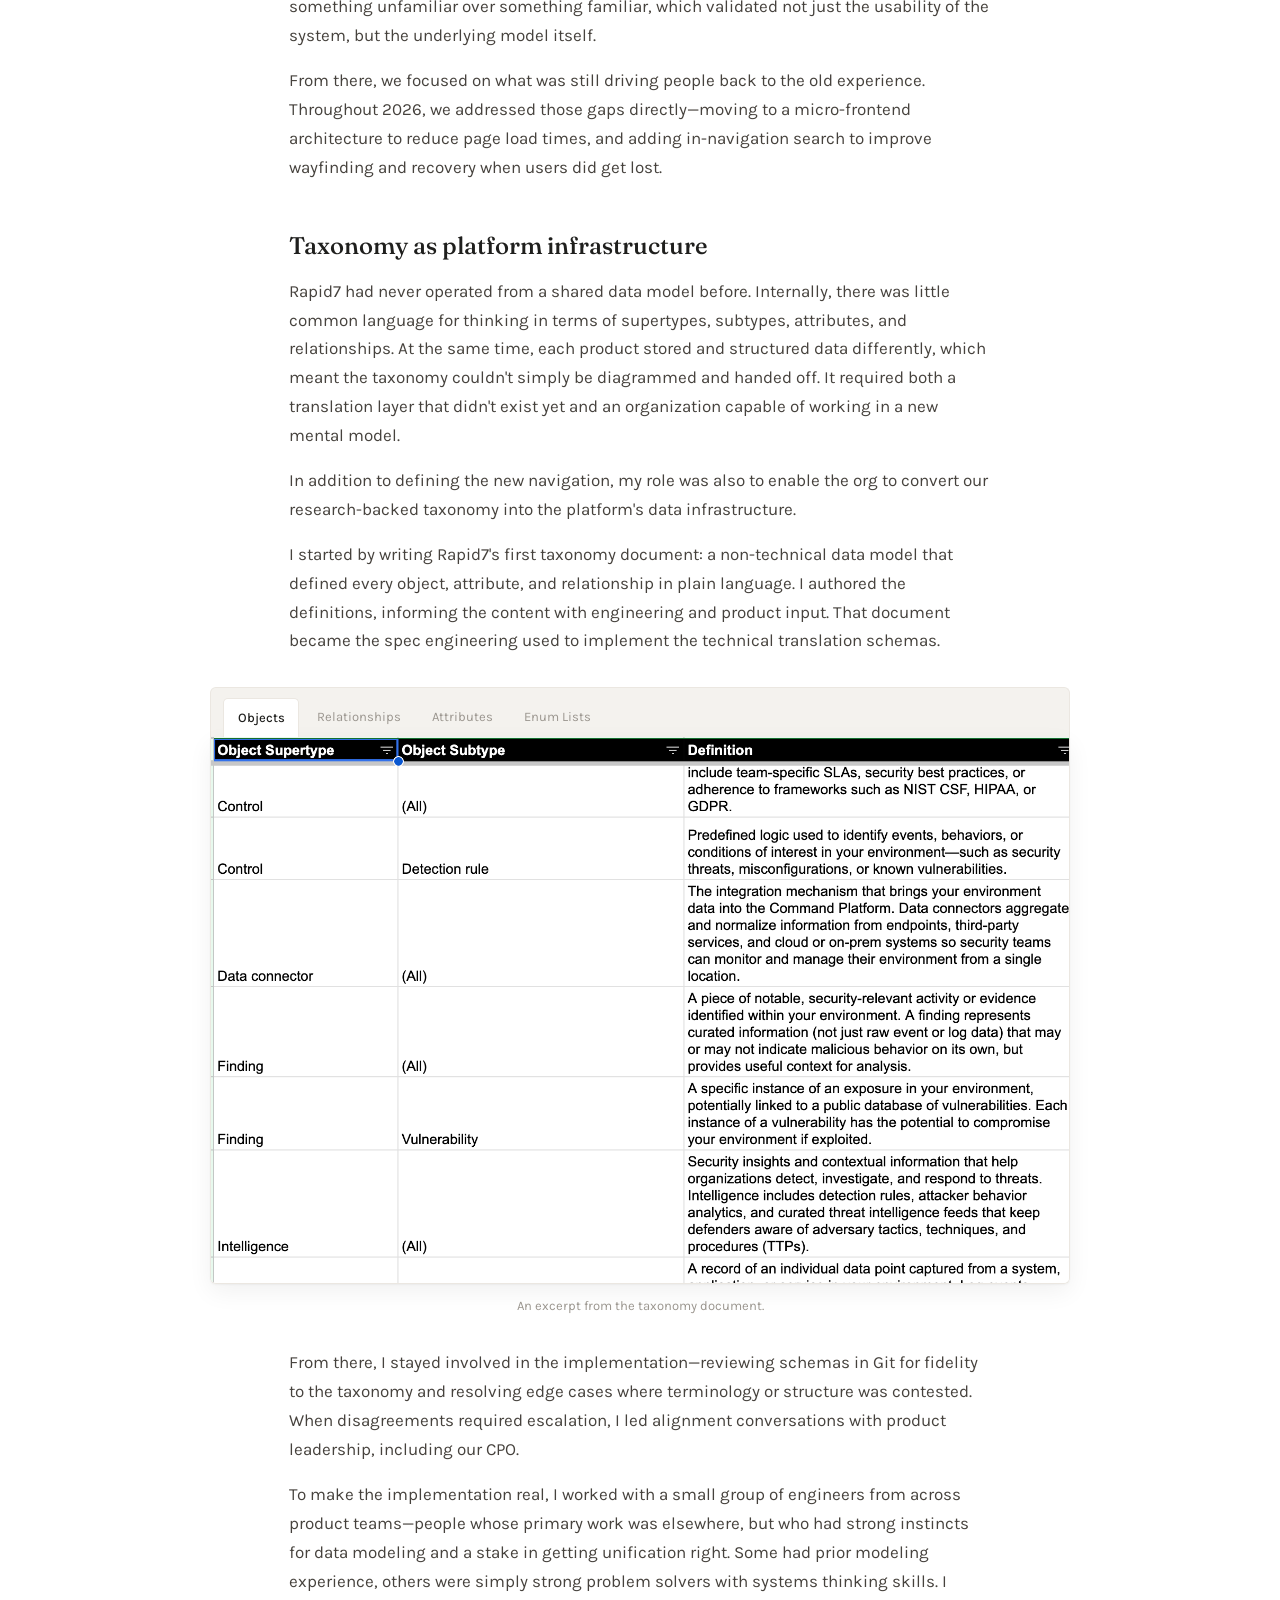
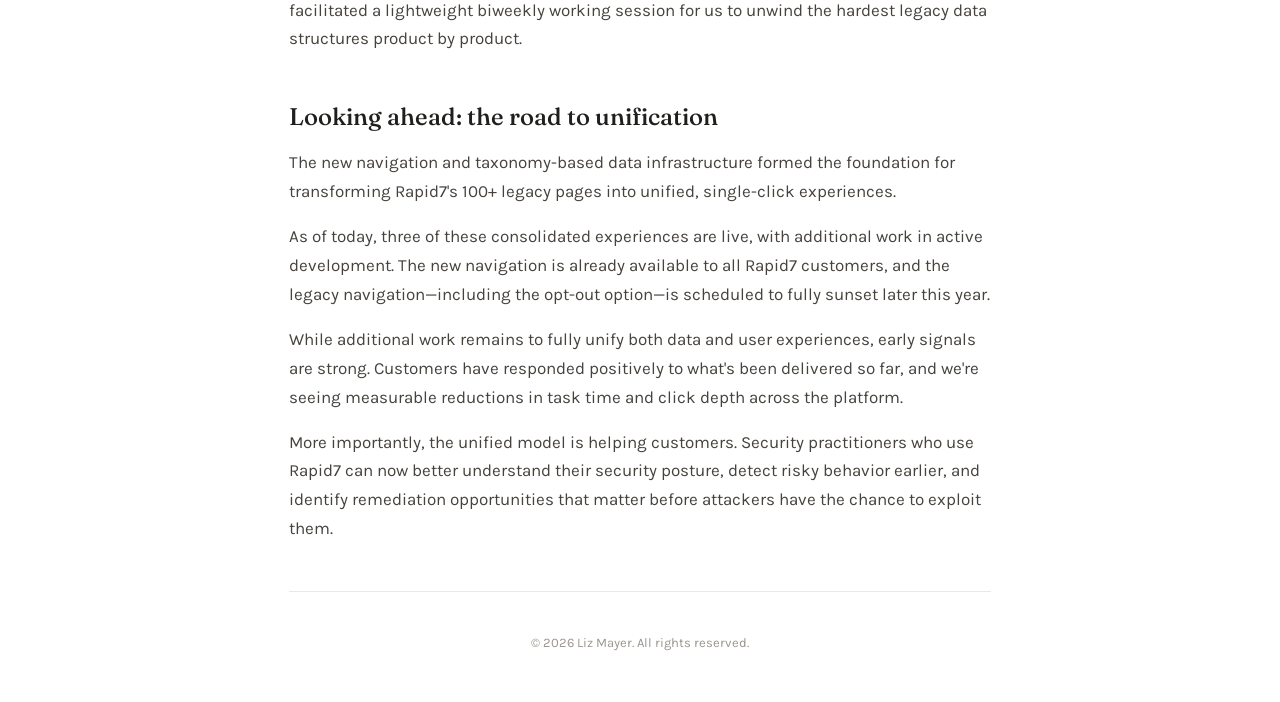
==== commit 6003106b: "let's try committing the changes? uh" ====
--- a/work-platform-ia.html
+++ b/work-platform-ia.html
@@ -135,6 +135,68 @@
     <p>The taxonomy led us to a new left-hand navigation with 12 primary items. To start, the 100+ pages customers previously had to navigate were 
       organized within them, with future plans to consolidate these pages into single-click experiences. We shipped the first version of the nav in May 2025, 
       while data and experience unification work continued to roll out product by product.</p>
+      
+    <div class="csf-block">
+  <p class="csf-heading">Object-Oriented Navigation</p>
+  <div class="csf-grid csf-grid--3col">
+    <div class="csf-item">
+      <svg class="csf-icon" width="20" height="20" viewBox="0 0 24 24" fill="none" stroke="currentColor" stroke-width="1.6" stroke-linecap="round" stroke-linejoin="round" aria-hidden="true"><rect x="3" y="3" width="7" height="7" rx="1"/><rect x="14" y="3" width="7" height="7" rx="1"/><rect x="3" y="14" width="7" height="7" rx="1"/><rect x="14" y="14" width="7" height="7" rx="1"/></svg>
+      <span class="csf-label">Command Home</span>
+      <span class="csf-desc">Start your day with a centralized view of the most important security priorities, risks, and activities.</span>
+    </div>
+    <div class="csf-item">
+      <svg class="csf-icon" width="20" height="20" viewBox="0 0 24 24" fill="none" stroke="currentColor" stroke-width="1.6" stroke-linecap="round" stroke-linejoin="round" aria-hidden="true"><rect x="3" y="3" width="18" height="18" rx="2"/><line x1="3" y1="9" x2="21" y2="9"/><line x1="9" y1="21" x2="9" y2="9"/></svg>
+      <span class="csf-label">Reports &amp; Dashboards</span>
+      <span class="csf-desc">Monitor security program performance through customizable dashboards and share insights with stakeholders.</span>
+    </div>
+    <div class="csf-item">
+      <svg class="csf-icon" width="20" height="20" viewBox="0 0 24 24" fill="none" stroke="currentColor" stroke-width="1.6" stroke-linecap="round" stroke-linejoin="round" aria-hidden="true"><path d="M12 22s8-4 8-10V5l-8-3-8 3v7c0 6 8 10 8 10z"/></svg>
+      <span class="csf-label">Response &amp; Remediation</span>
+      <span class="csf-desc">Respond to incidents and take action to reduce risk and prevent breaches.</span>
+    </div>
+    <div class="csf-item">
+      <svg class="csf-icon" width="20" height="20" viewBox="0 0 24 24" fill="none" stroke="currentColor" stroke-width="1.6" stroke-linecap="round" stroke-linejoin="round" aria-hidden="true"><line x1="21" y1="10" x2="3" y2="10"/><line x1="21" y1="6" x2="3" y2="6"/><line x1="21" y1="14" x2="3" y2="14"/><line x1="21" y1="18" x2="11" y2="18"/></svg>
+      <span class="csf-label">Logs</span>
+      <span class="csf-desc">Explore raw telemetry and event data to uncover insights and support investigations.</span>
+    </div>
+    <div class="csf-item">
+      <svg class="csf-icon" width="20" height="20" viewBox="0 0 24 24" fill="none" stroke="currentColor" stroke-width="1.6" stroke-linecap="round" stroke-linejoin="round" aria-hidden="true"><path d="M18 8A6 6 0 0 0 6 8c0 7-3 9-3 9h18s-3-2-3-9"/><path d="M13.73 21a2 2 0 0 1-3.46 0"/></svg>
+      <span class="csf-label">Alerts</span>
+      <span class="csf-desc">Review and investigate suspicious activity and security signals that might require attention.</span>
+    </div>
+    <div class="csf-item">
+      <svg class="csf-icon" width="20" height="20" viewBox="0 0 24 24" fill="none" stroke="currentColor" stroke-width="1.6" stroke-linecap="round" stroke-linejoin="round" aria-hidden="true"><circle cx="11" cy="11" r="7"/><line x1="16.5" y1="16.5" x2="21" y2="21"/><line x1="11" y1="8" x2="11" y2="14"/><line x1="8" y1="11" x2="14" y2="11"/></svg>
+      <span class="csf-label">Findings</span>
+      <span class="csf-desc">Identify vulnerabilities, misconfigurations, and other exposures, and understand how to remediate them.</span>
+    </div>
+    <div class="csf-item">
+      <svg class="csf-icon" width="20" height="20" viewBox="0 0 24 24" fill="none" stroke="currentColor" stroke-width="1.6" stroke-linecap="round" stroke-linejoin="round" aria-hidden="true"><rect x="2" y="7" width="20" height="14" rx="2"/><path d="M16 7V5a2 2 0 0 0-2-2h-4a2 2 0 0 0-2 2v2"/><line x1="12" y1="12" x2="12" y2="16"/><line x1="10" y1="14" x2="14" y2="14"/></svg>
+      <span class="csf-label">Assets &amp; Identities</span>
+      <span class="csf-desc">Maintain visibility into the devices, resources, users, and accounts that make up your environment, from endpoint to cloud.</span>
+    </div>
+    <div class="csf-item">
+      <svg class="csf-icon" width="20" height="20" viewBox="0 0 24 24" fill="none" stroke="currentColor" stroke-width="1.6" stroke-linecap="round" stroke-linejoin="round" aria-hidden="true"><circle cx="12" cy="12" r="9"/><path d="M12 8v4l3 3"/></svg>
+      <span class="csf-label">Intelligence</span>
+      <span class="csf-desc">Access threat intelligence on vulnerabilities, adversaries, campaigns, and emerging threats from Rapid7 research.</span>
+    </div>
+    <div class="csf-item">
+      <svg class="csf-icon" width="20" height="20" viewBox="0 0 24 24" fill="none" stroke="currentColor" stroke-width="1.6" stroke-linecap="round" stroke-linejoin="round" aria-hidden="true"><path d="M12 22s8-4 8-10V5l-8-3-8 3v7c0 6 8 10 8 10z"/><polyline points="9 12 11 14 15 10"/></svg>
+      <span class="csf-label">Controls</span>
+      <span class="csf-desc">Define the policies, objectives, and frameworks that govern your security program.</span>
+    </div>
+    <div class="csf-item">
+      <svg class="csf-icon" width="20" height="20" viewBox="0 0 24 24" fill="none" stroke="currentColor" stroke-width="1.6" stroke-linecap="round" stroke-linejoin="round" aria-hidden="true"><path d="M12 2v4M12 18v4M4.93 4.93l2.83 2.83M16.24 16.24l2.83 2.83M2 12h4M18 12h4M4.93 19.07l2.83-2.83M16.24 7.76l2.83-2.83"/></svg>
+      <span class="csf-label">Automation</span>
+      <span class="csf-desc">Automate routine actions and workflows across Rapid7 and integrated systems.</span>
+    </div>
+    <div class="csf-item">
+      <svg class="csf-icon" width="20" height="20" viewBox="0 0 24 24" fill="none" stroke="currentColor" stroke-width="1.6" stroke-linecap="round" stroke-linejoin="round" aria-hidden="true"><circle cx="12" cy="8" r="4"/><path d="M20 21a8 8 0 1 0-16 0"/><line x1="12" y1="16" x2="12" y2="21"/><line x1="9.5" y1="18.5" x2="14.5" y2="18.5"/></svg>
+      <span class="csf-label">Administration</span>
+      <span class="csf-desc">Configure platform settings, such as users, roles, authentication methods, organizational preferences, and API keys.</span>
+    </div>
+  </div>
+</div>
+
     <figure class="case-figure is-wide is-dark">
       <img src="images/new-nav-plat-home.png" alt="The unified Rapid7 Command Platform home screen, showing the new object-oriented left navigation with sections like Command Home, Reports & Dashboards, and Response & Remediation.">
       <figcaption>The new unified platform home, built on the object-oriented navigation model.</figcaption>
--- a/styles.css
+++ b/styles.css
@@ -347,6 +347,16 @@
   }
 }
 
+.csf-grid--3col {
+  grid-template-columns: 1fr 1fr 1fr;
+}
+ 
+@media (max-width: 600px) {
+  .csf-grid--3col {
+    grid-template-columns: 1fr;
+  }
+}
+
 .stat-row {
   display: flex;
   gap: 2.5rem;
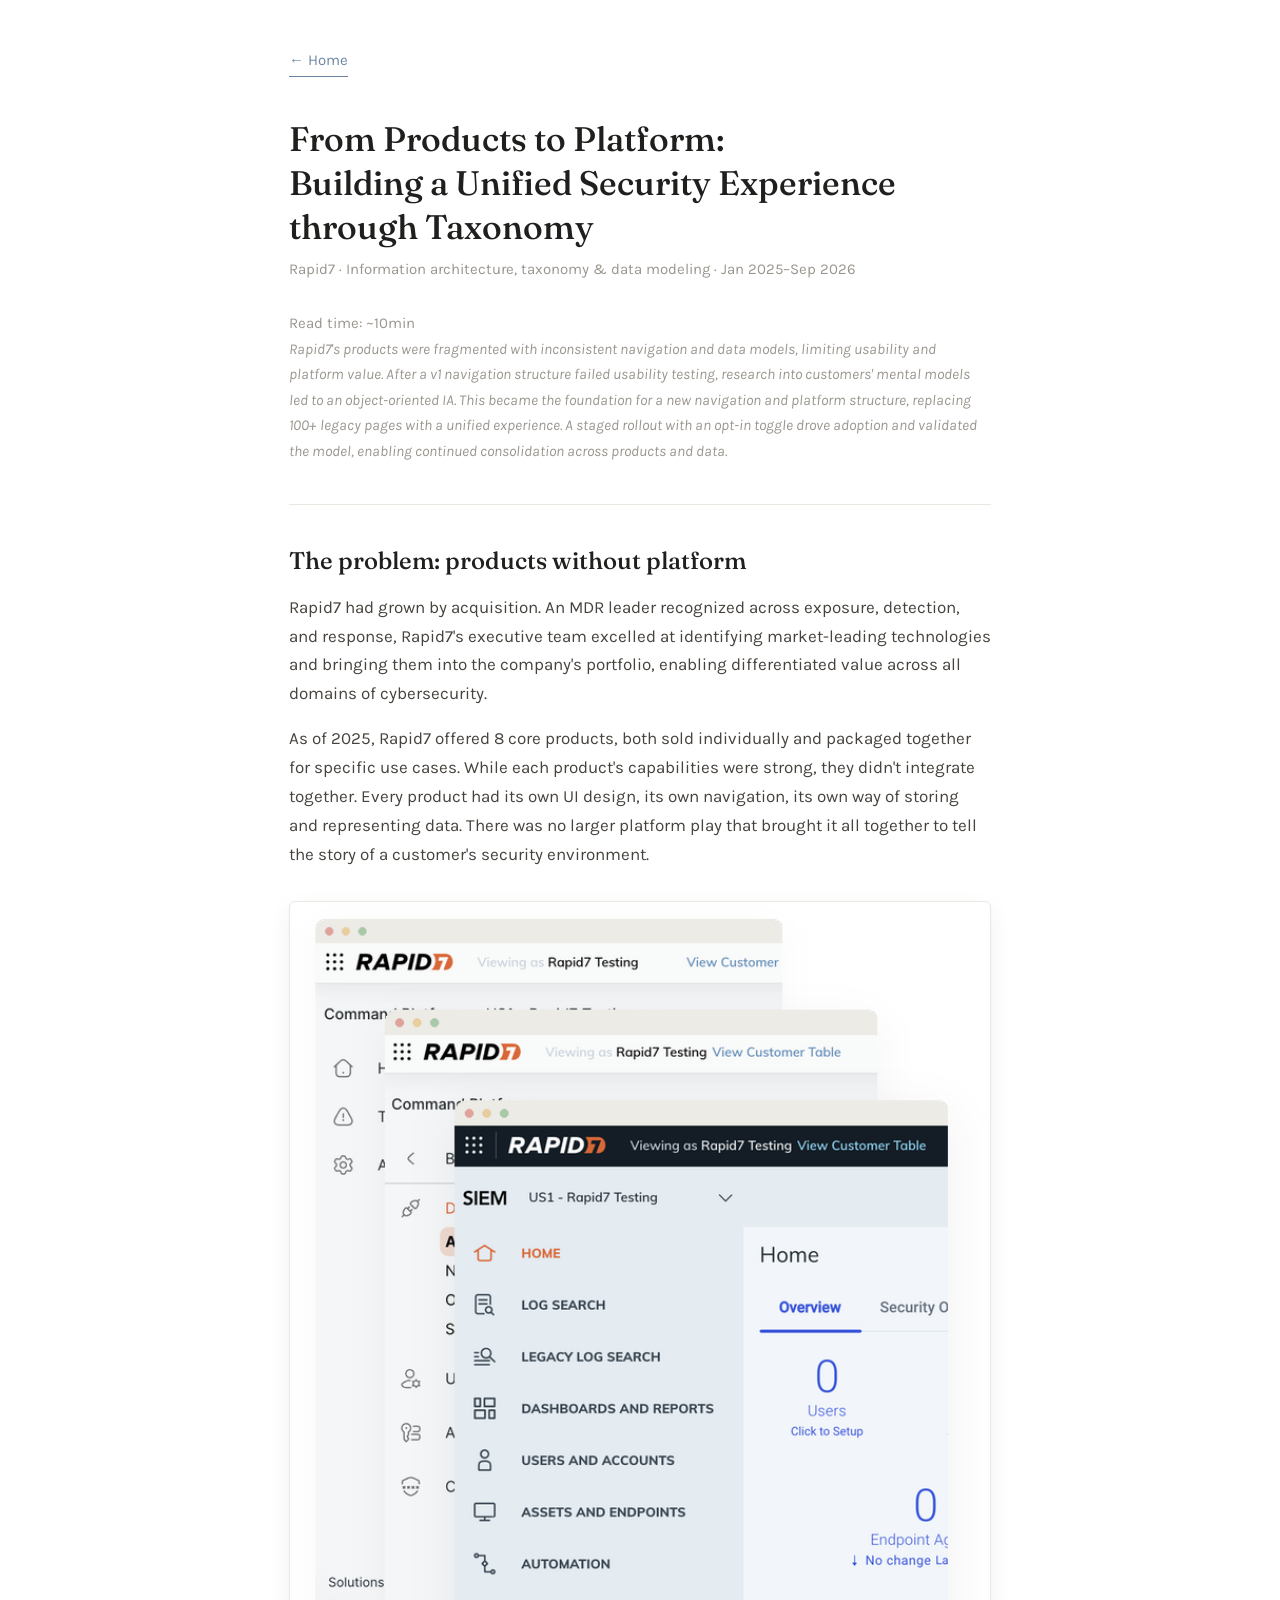
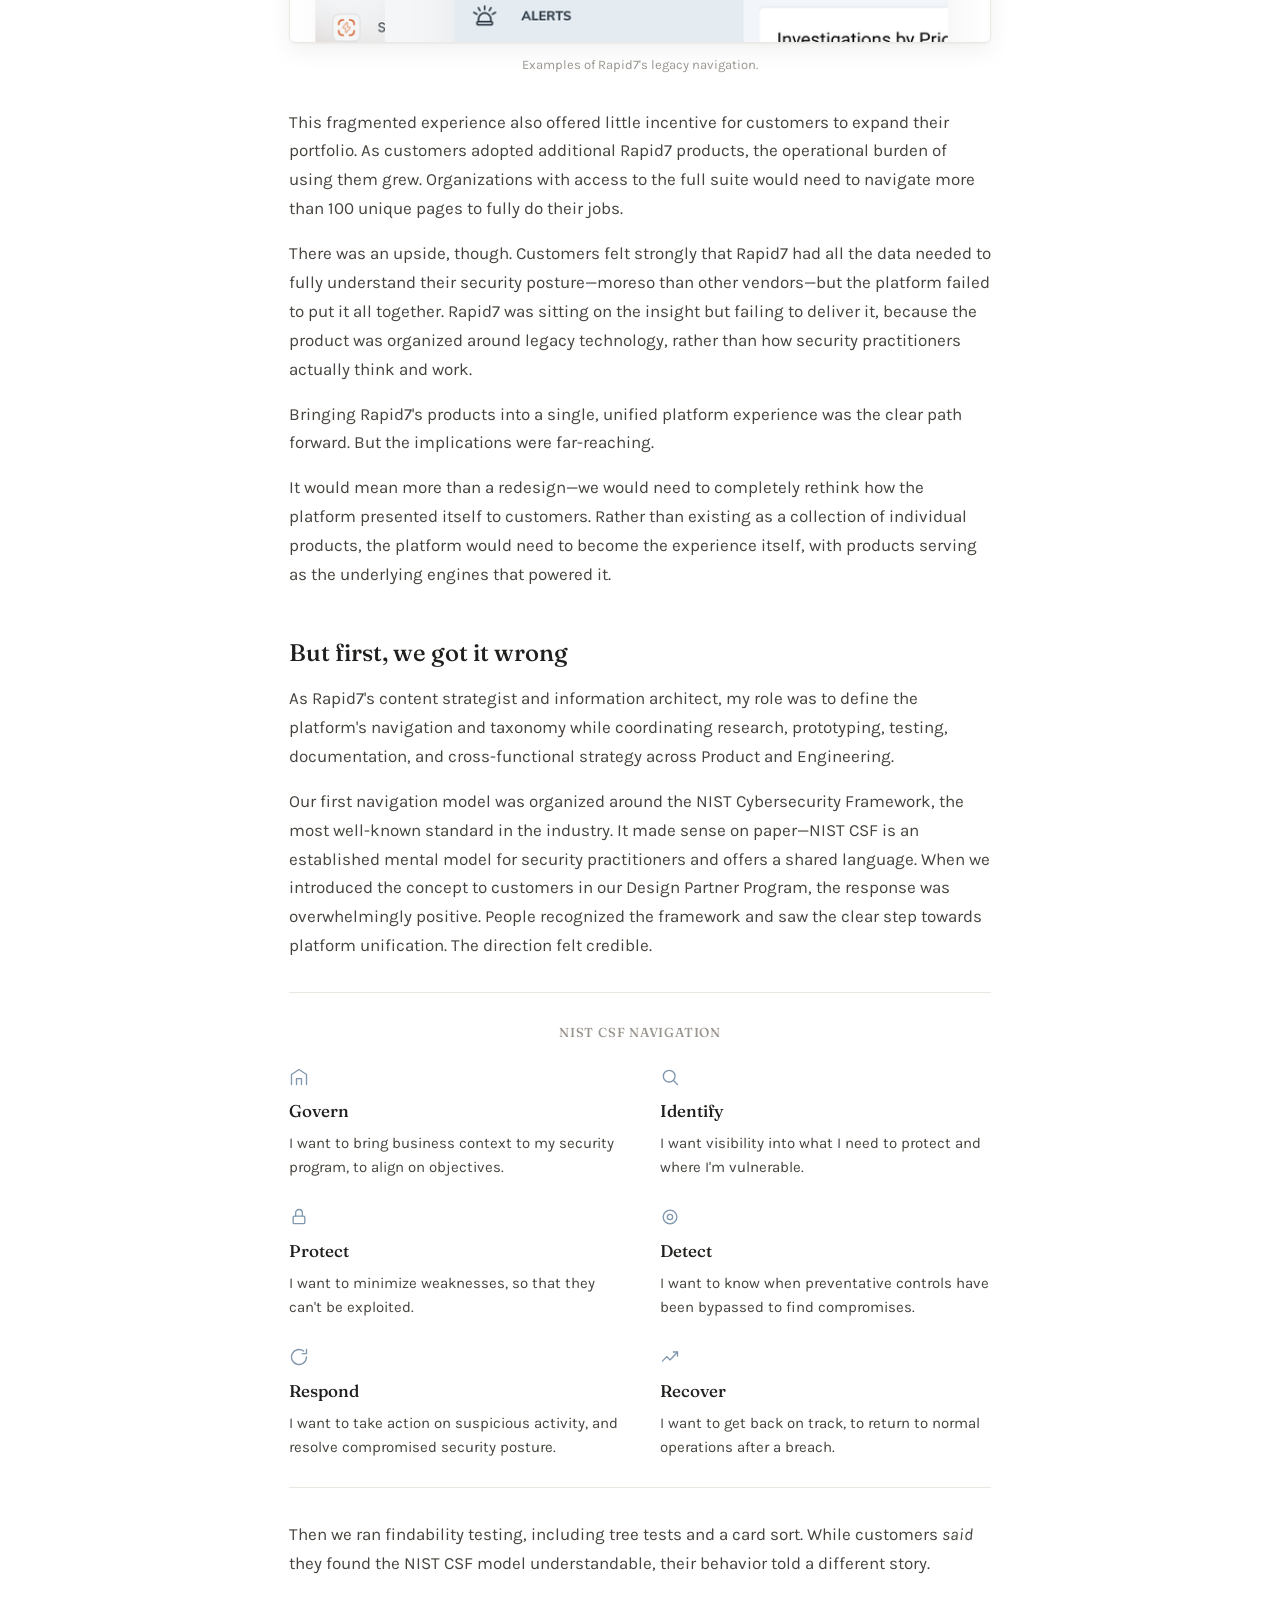
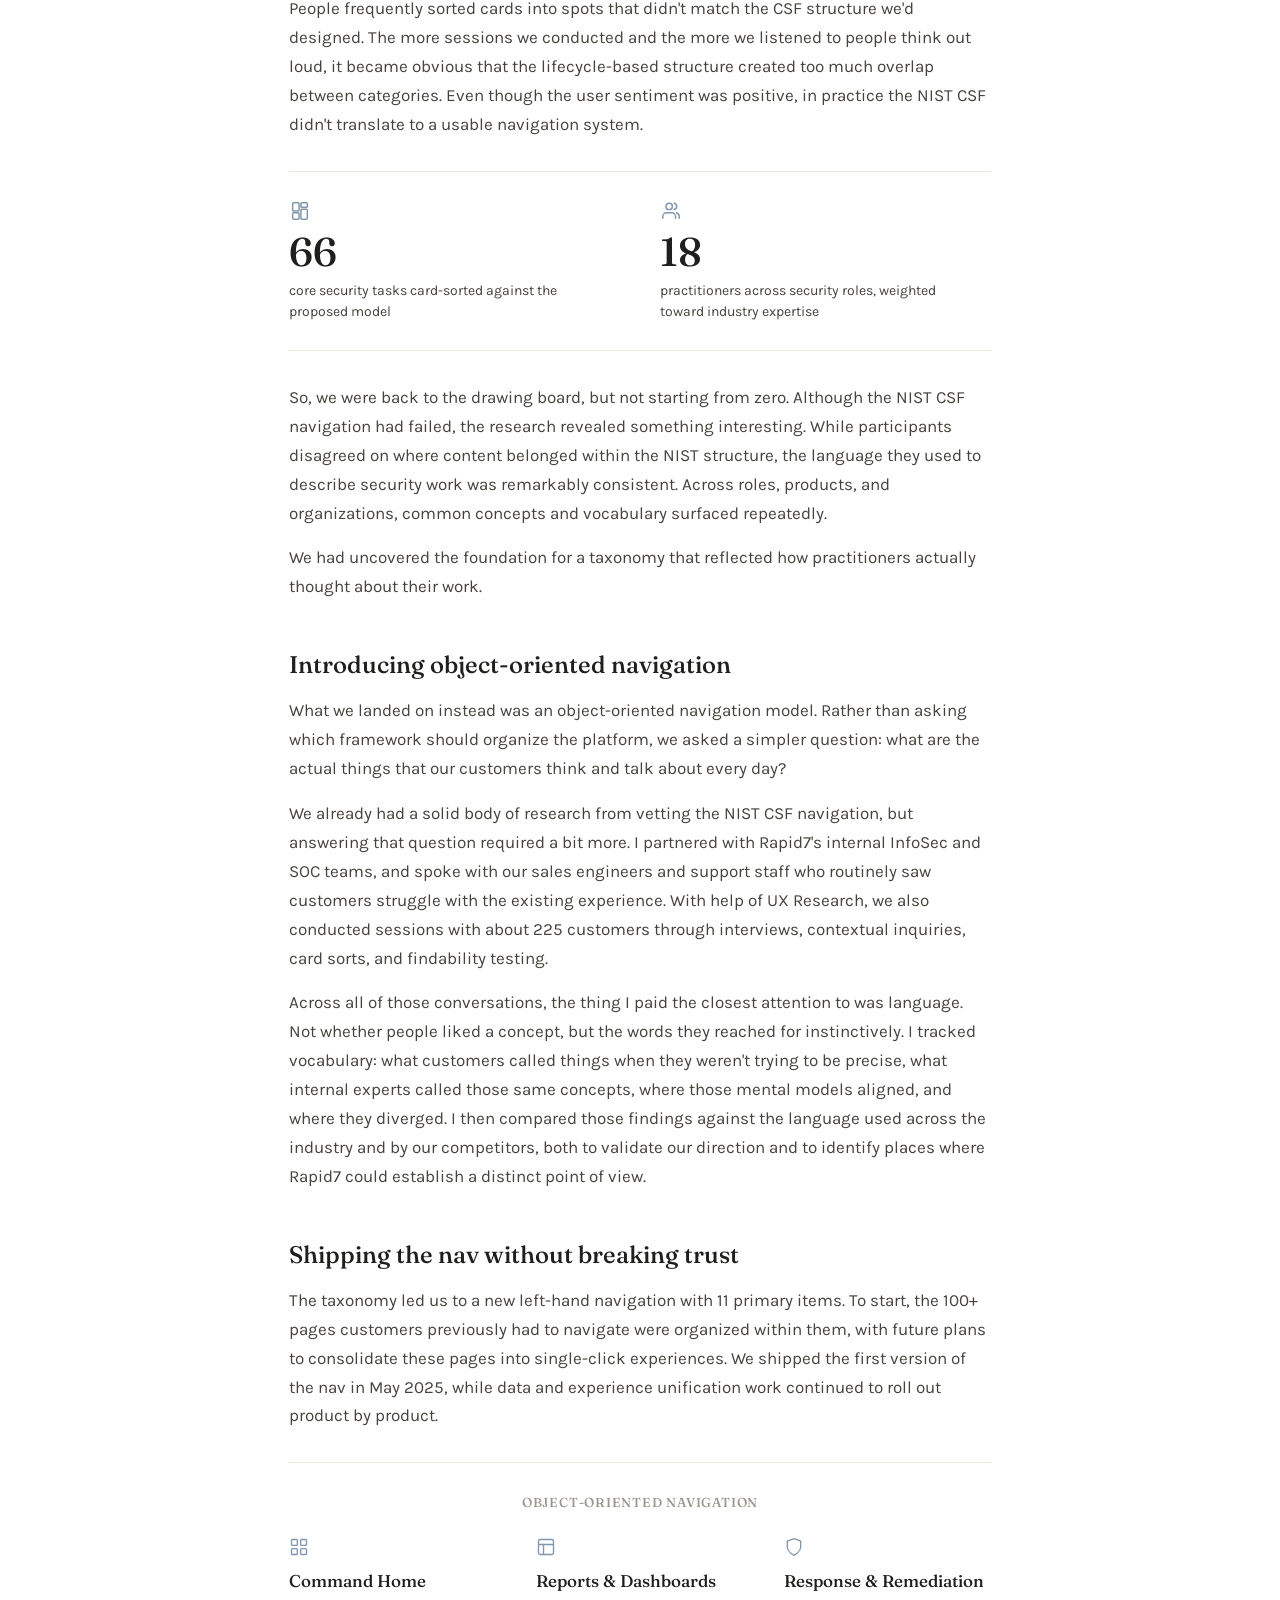
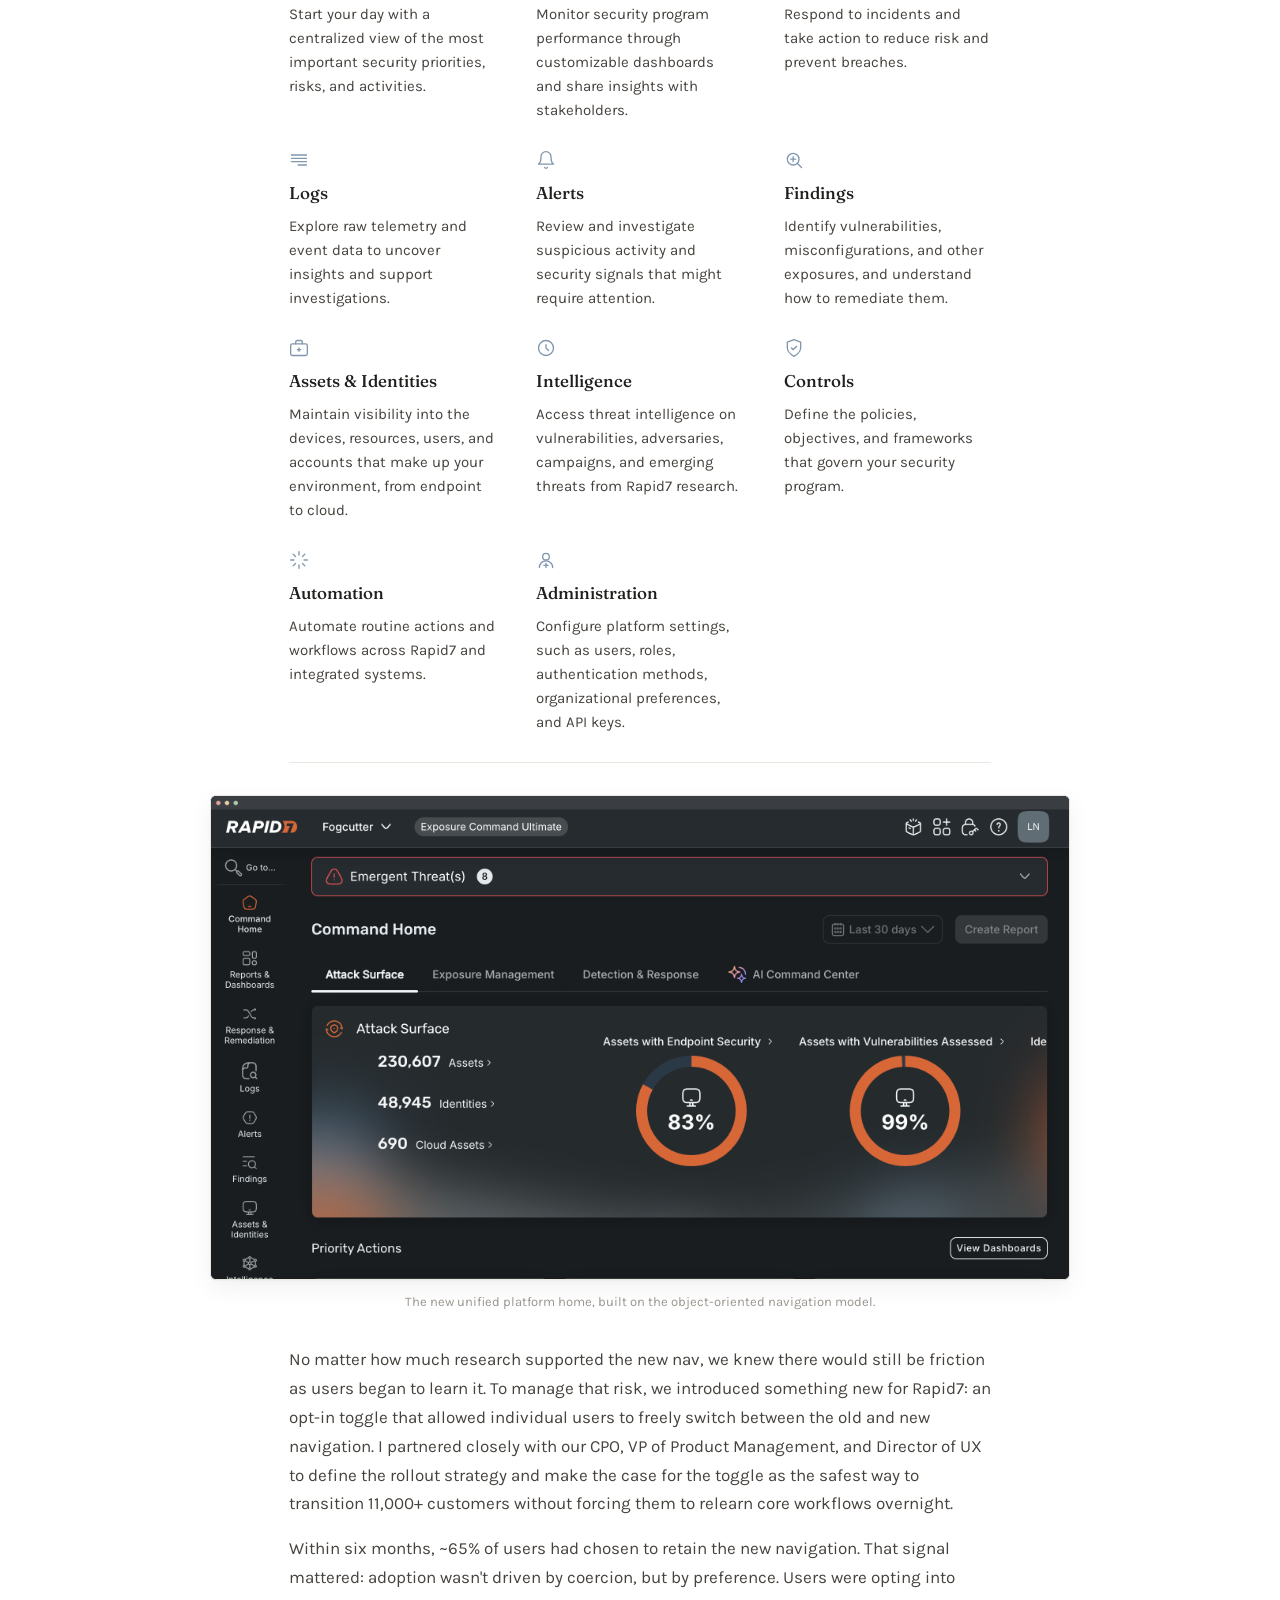
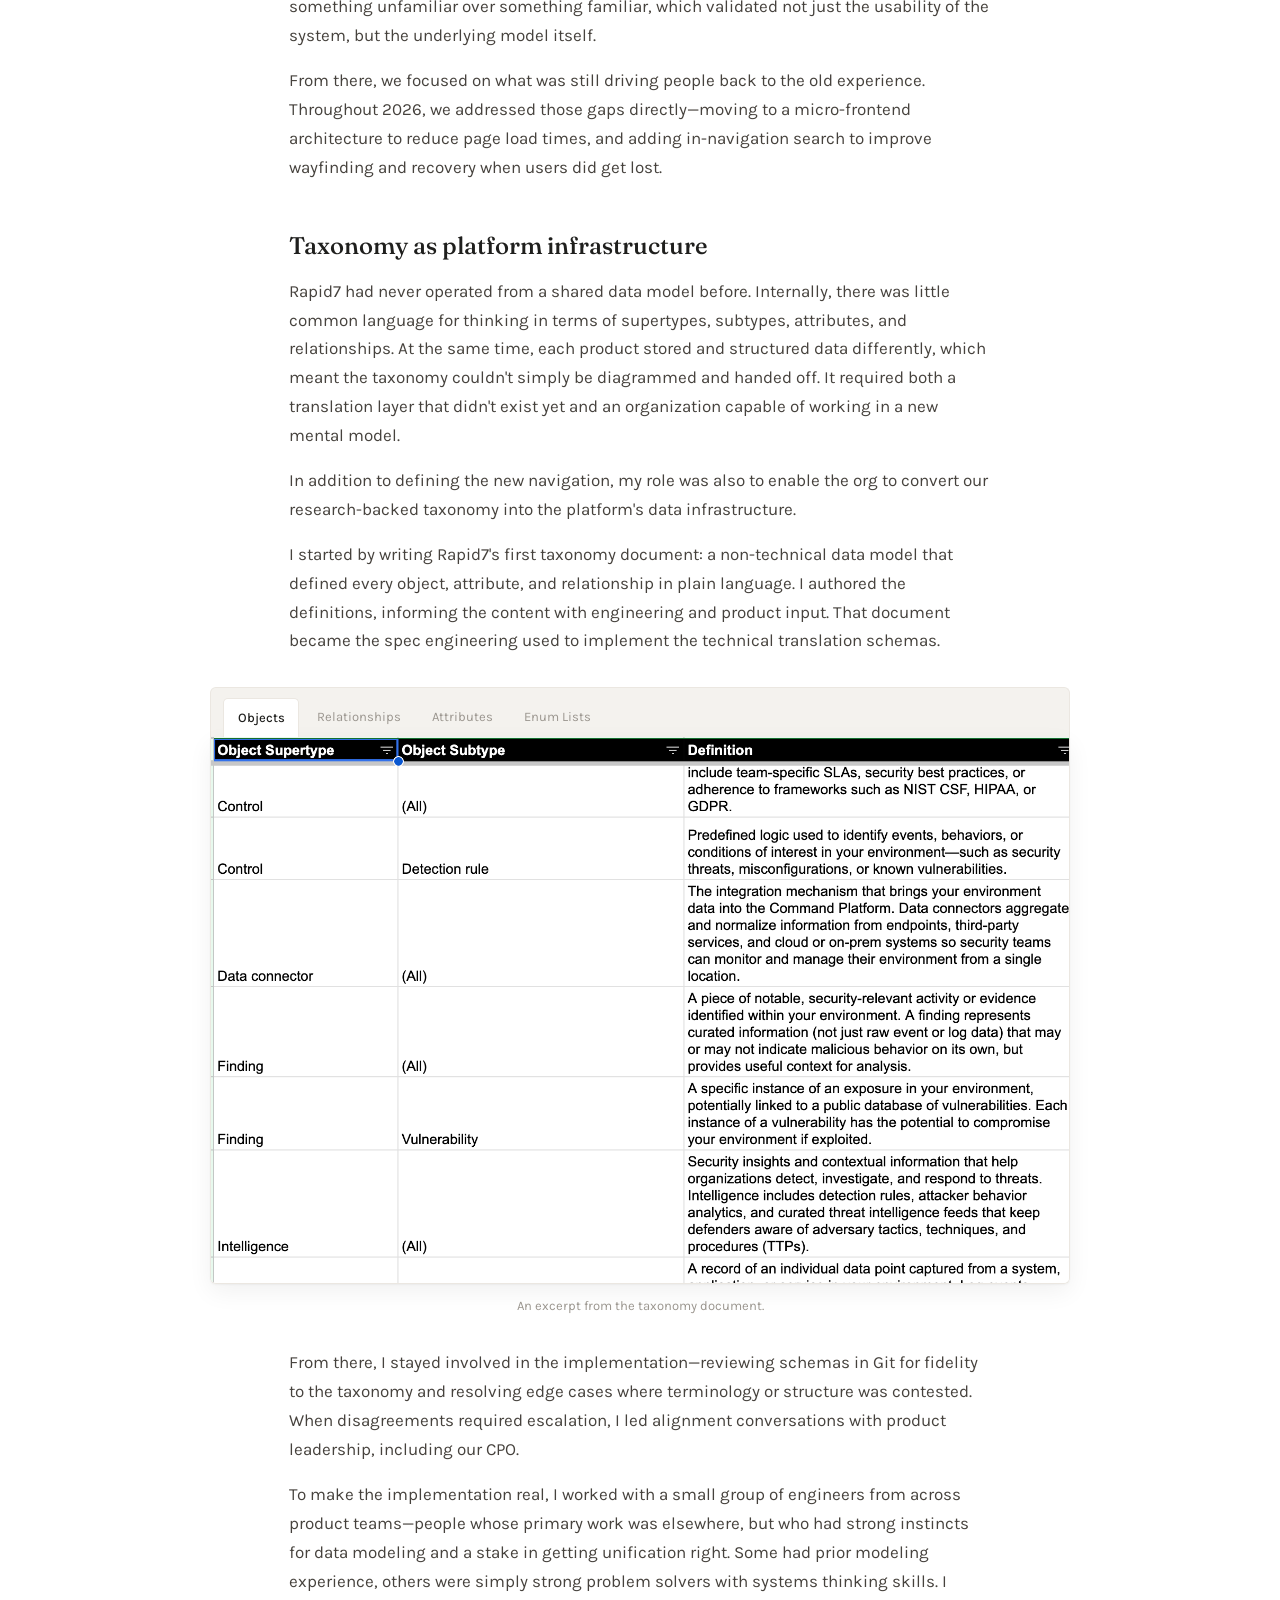
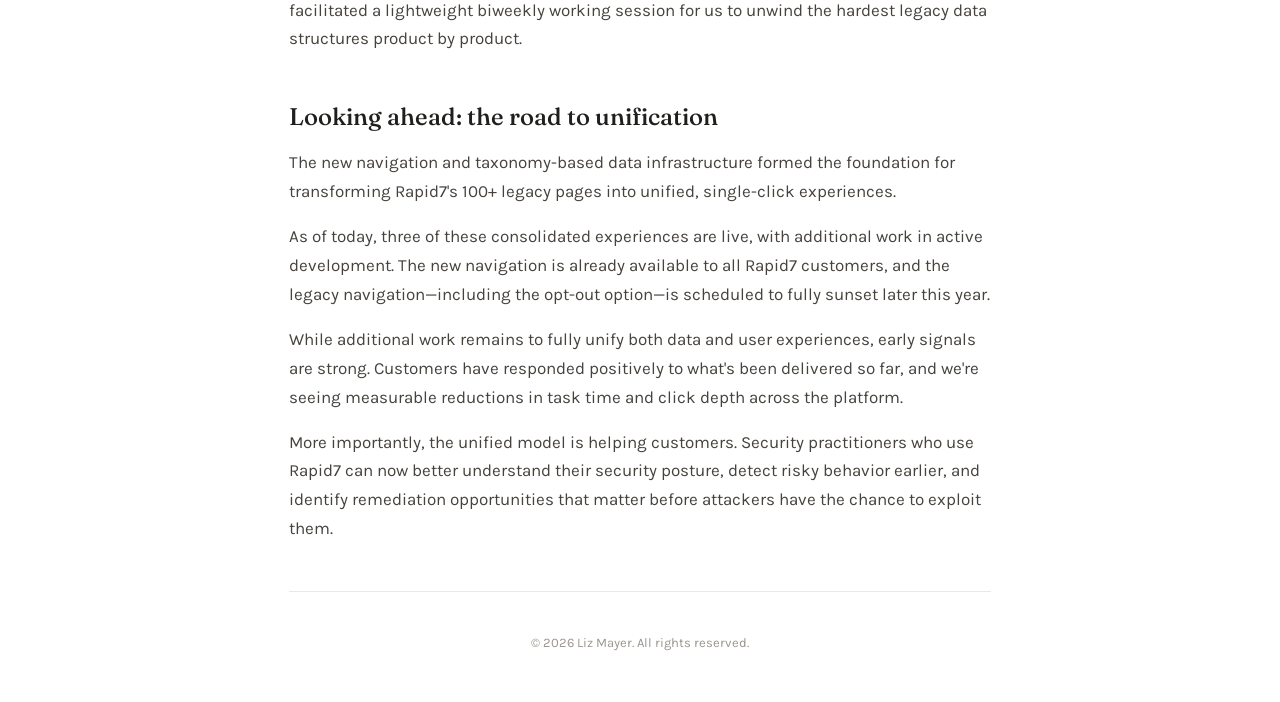
==== commit f4bd4457: "i cant count" ====
--- a/work-platform-ia.html
+++ b/work-platform-ia.html
@@ -132,7 +132,7 @@
 
   <section class="case-section">
     <h2>Shipping the nav without breaking trust</h2>
-    <p>The taxonomy led us to a new left-hand navigation with 12 primary items. To start, the 100+ pages customers previously had to navigate were 
+    <p>The taxonomy led us to a new left-hand navigation with 11 primary items. To start, the 100+ pages customers previously had to navigate were 
       organized within them, with future plans to consolidate these pages into single-click experiences. We shipped the first version of the nav in May 2025, 
       while data and experience unification work continued to roll out product by product.</p>
       
